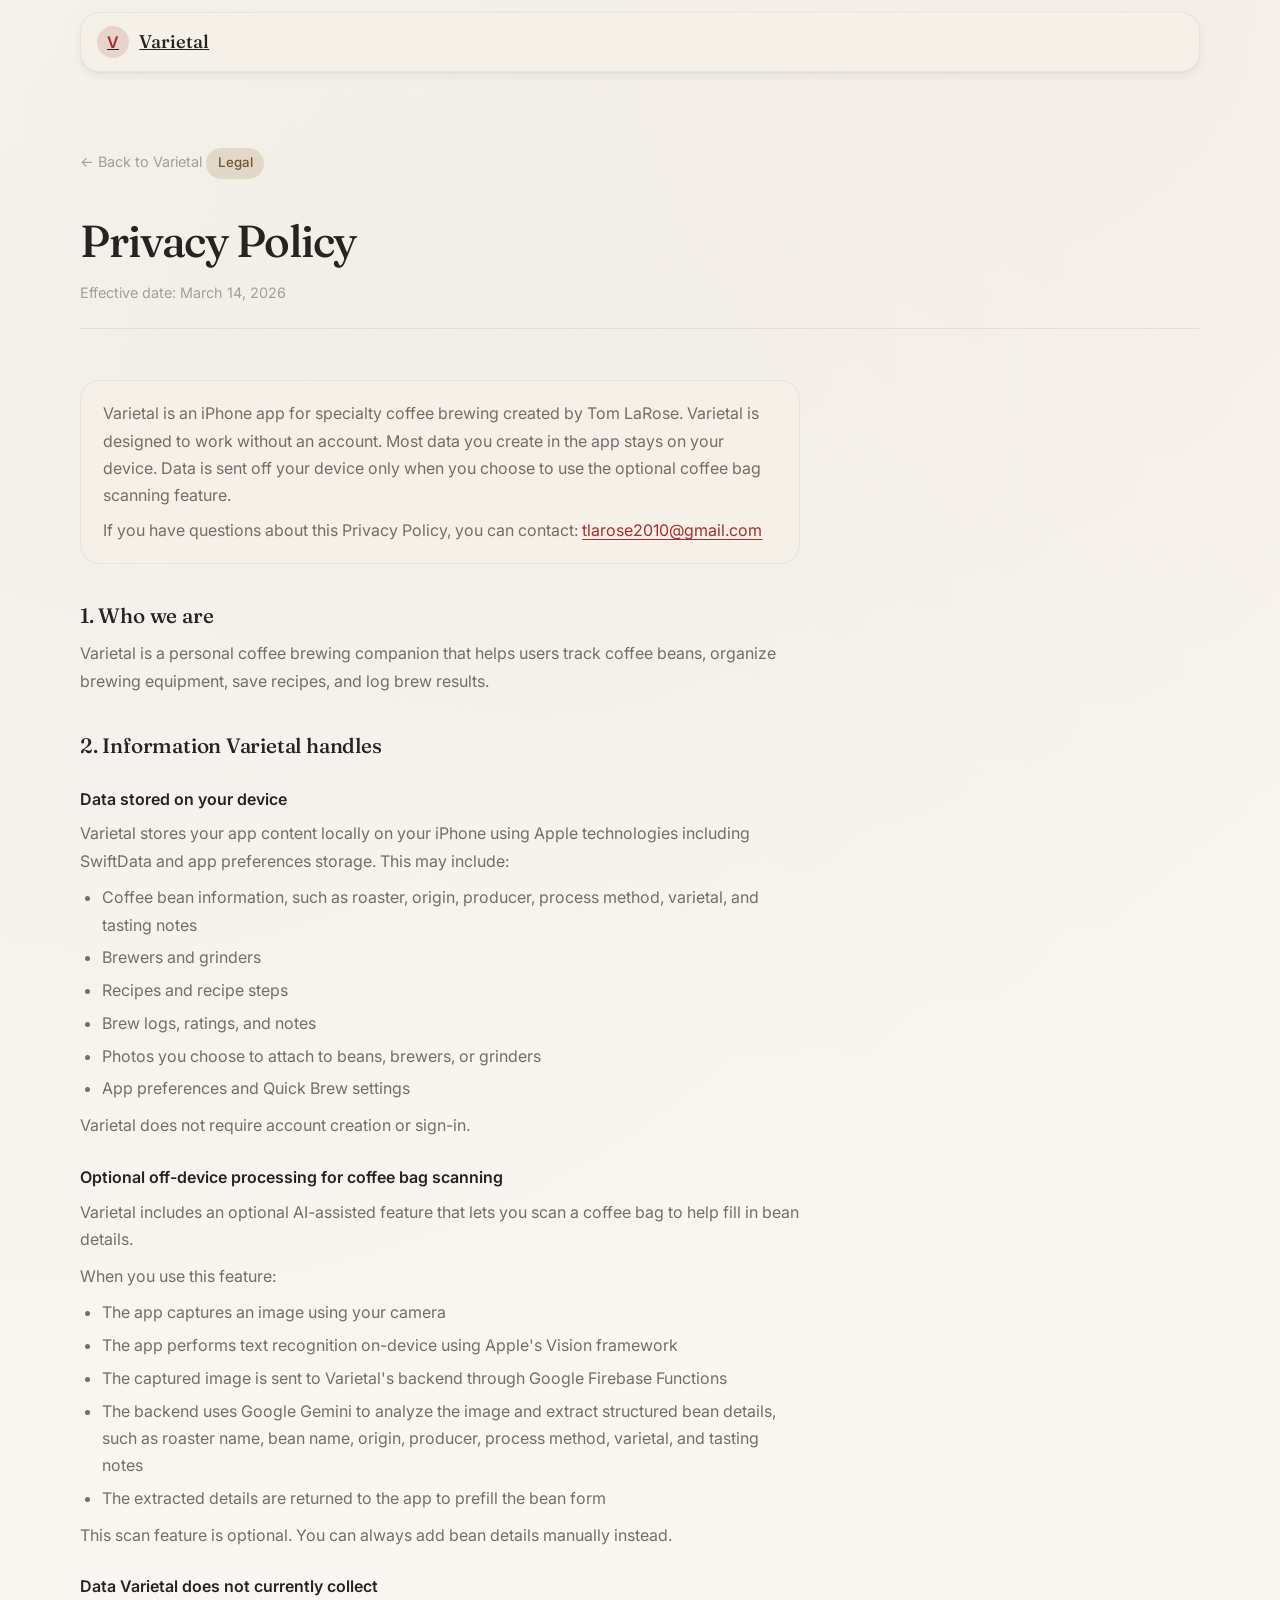
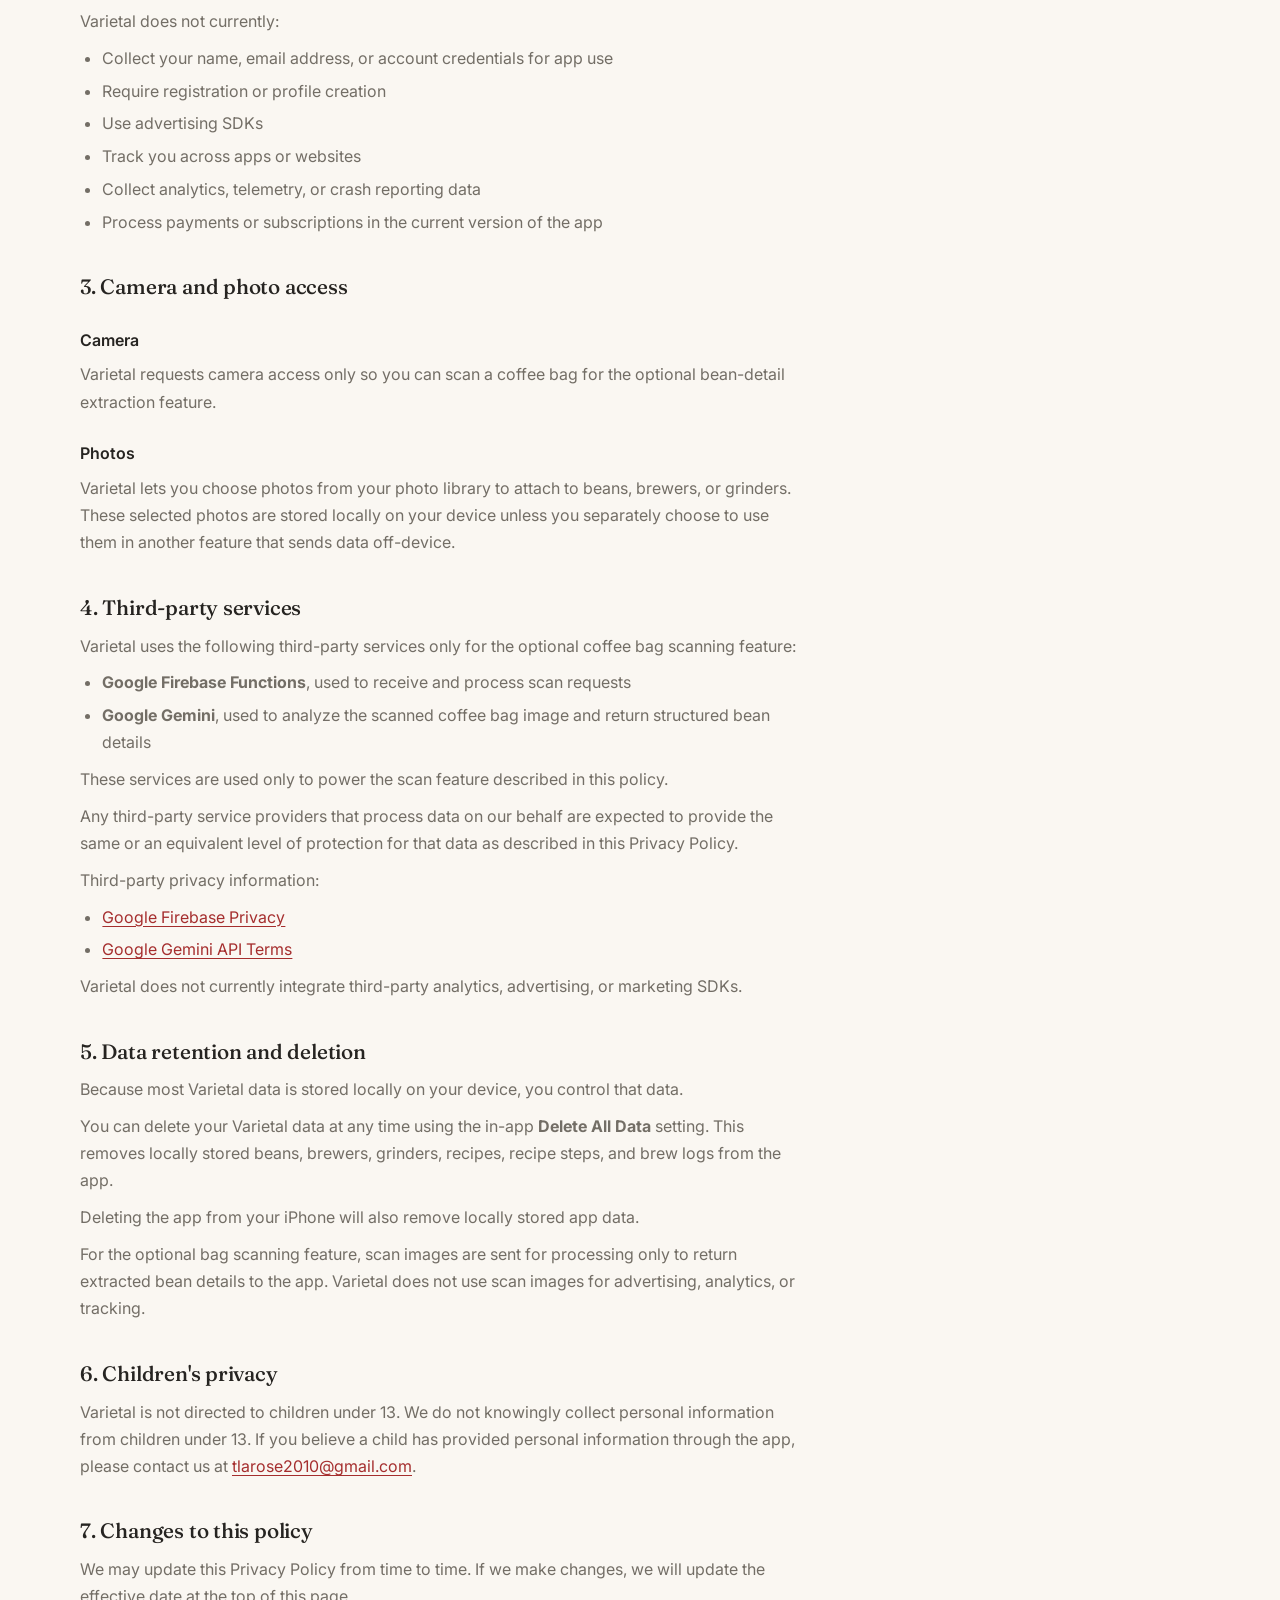
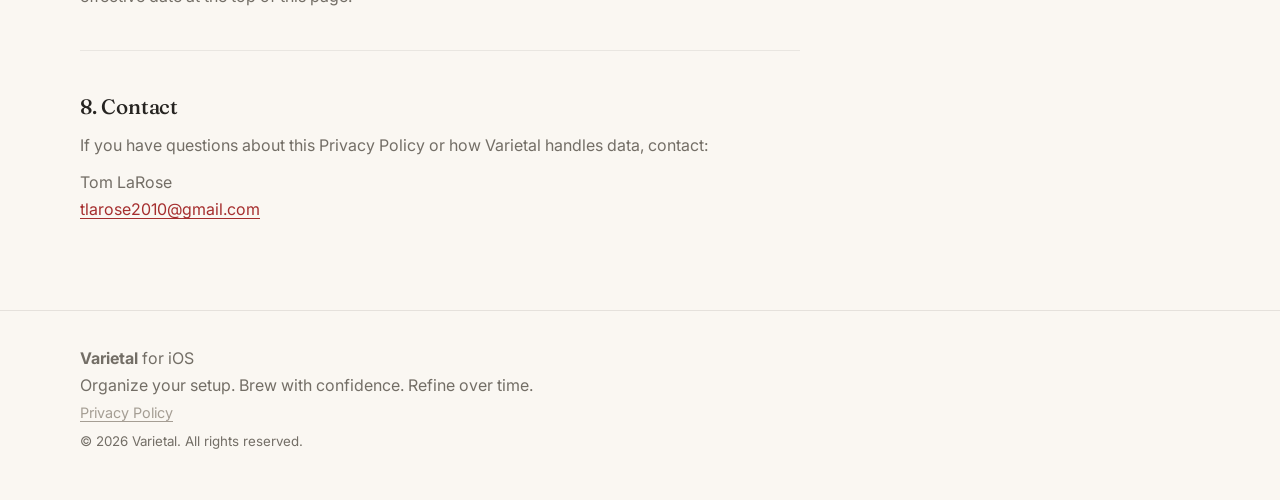
==== privacy-policy.html @ 6b4bf100 "Initial commit: Varietal marketing website Static landing page and privacy policy for the Varietal i" ====
<!doctype html>
<html lang="en">
  <head>
    <meta charset="UTF-8" />
    <meta name="viewport" content="width=device-width, initial-scale=1" />
    <title>Privacy Policy | Varietal</title>
    <meta name="description" content="Varietal privacy policy. Learn how your data is handled in the Varietal iOS app." />
    <meta name="theme-color" content="#FAF7F2" />
    <link rel="preconnect" href="https://fonts.googleapis.com" />
    <link rel="preconnect" href="https://fonts.gstatic.com" crossorigin />
    <link
      href="https://fonts.googleapis.com/css2?family=Fraunces:wght@500;600&family=IBM+Plex+Mono:wght@400;500&family=Inter:wght@400;500;600&display=swap"
      rel="stylesheet"
    />
    <link rel="stylesheet" href="styles.css" />
    <style>
      .policy-header {
        padding: clamp(2.5rem, 5vw, 4rem) 0 1.5rem;
        border-bottom: 1px solid rgba(38, 36, 33, 0.08);
        margin-bottom: clamp(2rem, 4vw, 3.5rem);
      }

      .policy-header .back-link {
        display: inline-flex;
        align-items: center;
        gap: 0.4rem;
        color: var(--textTertiary);
        text-decoration: none;
        font-size: 0.9rem;
        margin-bottom: 1.4rem;
        transition: color 150ms ease;
      }

      .policy-header .back-link:hover {
        color: var(--textSecondary);
      }

      .policy-header h1 {
        font-family: var(--font-heading);
        font-size: clamp(2rem, 4vw, 2.8rem);
        font-weight: 500;
        letter-spacing: -0.025em;
        margin: 0.75rem 0 0;
      }

      .policy-header .effective-date {
        color: var(--textTertiary);
        font-size: 0.9rem;
        margin: 0.5rem 0 0;
      }

      .policy-body {
        max-width: 720px;
        padding-bottom: clamp(3rem, 6vw, 5rem);
      }

      .policy-body h2 {
        font-family: var(--font-heading);
        font-size: 1.3rem;
        font-weight: 500;
        margin: 2.2rem 0 0.6rem;
        letter-spacing: -0.01em;
      }

      .policy-body p {
        color: var(--textSecondary);
        margin: 0.6rem 0;
        line-height: 1.7;
      }

      .policy-body ul {
        color: var(--textSecondary);
        margin: 0.6rem 0;
        padding-left: 1.4rem;
        line-height: 1.7;
      }

      .policy-body ul li {
        margin: 0.35rem 0;
      }

      .policy-body a {
        color: var(--primaryAction);
        text-underline-offset: 3px;
      }

      .policy-body a:hover {
        color: #8f2626;
      }

      .policy-body h3 {
        font-family: var(--font-body);
        font-size: 1rem;
        font-weight: 600;
        margin: 1.6rem 0 0.4rem;
        color: var(--textPrimary);
      }

      .policy-callout {
        background: var(--cardBackground);
        border: 1px solid rgba(38, 36, 33, 0.06);
        border-radius: var(--radius-card);
        padding: 1.2rem 1.4rem;
        margin: 1.4rem 0;
      }

      .policy-callout p {
        margin: 0;
      }

      .policy-divider {
        border: none;
        border-top: 1px solid rgba(38, 36, 33, 0.08);
        margin: 2.5rem 0;
      }
    </style>
  </head>
  <body>
    <a class="skip-link" href="#main-content">Skip to content</a>

    <header class="site-header" aria-label="Primary">
      <div class="container nav-shell card">
        <a class="brand" href="index.html" aria-label="Varietal home">
          <span class="brand-mark" aria-hidden="true">V</span>
          <span class="brand-name">Varietal</span>
        </a>
      </div>
    </header>

    <main id="main-content">
      <div class="container">
        <div class="policy-header">
          <a class="back-link" href="index.html">&#8592; Back to Varietal</a>
          <span class="pill pill-default">Legal</span>
          <h1>Privacy Policy</h1>
          <p class="effective-date">Effective date: March 14, 2026</p>
        </div>

        <div class="policy-body">

          <div class="policy-callout">
            <p>Varietal is an iPhone app for specialty coffee brewing created by Tom LaRose. Varietal is designed to work without an account. Most data you create in the app stays on your device. Data is sent off your device only when you choose to use the optional coffee bag scanning feature.</p>
            <p style="margin-top:0.5rem;">If you have questions about this Privacy Policy, you can contact: <a href="mailto:tlarose2010@gmail.com">tlarose2010@gmail.com</a></p>
          </div>

          <h2>1. Who we are</h2>
          <p>Varietal is a personal coffee brewing companion that helps users track coffee beans, organize brewing equipment, save recipes, and log brew results.</p>

          <h2>2. Information Varietal handles</h2>

          <h3>Data stored on your device</h3>
          <p>Varietal stores your app content locally on your iPhone using Apple technologies including SwiftData and app preferences storage. This may include:</p>
          <ul>
            <li>Coffee bean information, such as roaster, origin, producer, process method, varietal, and tasting notes</li>
            <li>Brewers and grinders</li>
            <li>Recipes and recipe steps</li>
            <li>Brew logs, ratings, and notes</li>
            <li>Photos you choose to attach to beans, brewers, or grinders</li>
            <li>App preferences and Quick Brew settings</li>
          </ul>
          <p>Varietal does not require account creation or sign-in.</p>

          <h3>Optional off-device processing for coffee bag scanning</h3>
          <p>Varietal includes an optional AI-assisted feature that lets you scan a coffee bag to help fill in bean details.</p>
          <p>When you use this feature:</p>
          <ul>
            <li>The app captures an image using your camera</li>
            <li>The app performs text recognition on-device using Apple's Vision framework</li>
            <li>The captured image is sent to Varietal's backend through Google Firebase Functions</li>
            <li>The backend uses Google Gemini to analyze the image and extract structured bean details, such as roaster name, bean name, origin, producer, process method, varietal, and tasting notes</li>
            <li>The extracted details are returned to the app to prefill the bean form</li>
          </ul>
          <p>This scan feature is optional. You can always add bean details manually instead.</p>

          <h3>Data Varietal does not currently collect</h3>
          <p>Varietal does not currently:</p>
          <ul>
            <li>Collect your name, email address, or account credentials for app use</li>
            <li>Require registration or profile creation</li>
            <li>Use advertising SDKs</li>
            <li>Track you across apps or websites</li>
            <li>Collect analytics, telemetry, or crash reporting data</li>
            <li>Process payments or subscriptions in the current version of the app</li>
          </ul>

          <h2>3. Camera and photo access</h2>

          <h3>Camera</h3>
          <p>Varietal requests camera access only so you can scan a coffee bag for the optional bean-detail extraction feature.</p>

          <h3>Photos</h3>
          <p>Varietal lets you choose photos from your photo library to attach to beans, brewers, or grinders. These selected photos are stored locally on your device unless you separately choose to use them in another feature that sends data off-device.</p>

          <h2>4. Third-party services</h2>
          <p>Varietal uses the following third-party services only for the optional coffee bag scanning feature:</p>
          <ul>
            <li><strong>Google Firebase Functions</strong>, used to receive and process scan requests</li>
            <li><strong>Google Gemini</strong>, used to analyze the scanned coffee bag image and return structured bean details</li>
          </ul>
          <p>These services are used only to power the scan feature described in this policy.</p>
          <p>Any third-party service providers that process data on our behalf are expected to provide the same or an equivalent level of protection for that data as described in this Privacy Policy.</p>
          <p>Third-party privacy information:</p>
          <ul>
            <li><a href="https://firebase.google.com/support/privacy" target="_blank" rel="noopener noreferrer">Google Firebase Privacy</a></li>
            <li><a href="https://ai.google.dev/gemini-api/terms" target="_blank" rel="noopener noreferrer">Google Gemini API Terms</a></li>
          </ul>
          <p>Varietal does not currently integrate third-party analytics, advertising, or marketing SDKs.</p>

          <h2>5. Data retention and deletion</h2>
          <p>Because most Varietal data is stored locally on your device, you control that data.</p>
          <p>You can delete your Varietal data at any time using the in-app <strong>Delete All Data</strong> setting. This removes locally stored beans, brewers, grinders, recipes, recipe steps, and brew logs from the app.</p>
          <p>Deleting the app from your iPhone will also remove locally stored app data.</p>
          <p>For the optional bag scanning feature, scan images are sent for processing only to return extracted bean details to the app. Varietal does not use scan images for advertising, analytics, or tracking.</p>

          <h2>6. Children's privacy</h2>
          <p>Varietal is not directed to children under 13. We do not knowingly collect personal information from children under 13. If you believe a child has provided personal information through the app, please contact us at <a href="mailto:tlarose2010@gmail.com">tlarose2010@gmail.com</a>.</p>

          <h2>7. Changes to this policy</h2>
          <p>We may update this Privacy Policy from time to time. If we make changes, we will update the effective date at the top of this page.</p>

          <hr class="policy-divider" />

          <h2>8. Contact</h2>
          <p>If you have questions about this Privacy Policy or how Varietal handles data, contact:</p>
          <p>Tom LaRose<br><a href="mailto:tlarose2010@gmail.com">tlarose2010@gmail.com</a></p>

        </div>
      </div>
    </main>

    <footer class="site-footer">
      <div class="container footer-shell">
        <p><strong>Varietal</strong> for iOS</p>
        <p>Organize your setup. Brew with confidence. Refine over time.</p>
        <p class="footer-links"><a href="privacy-policy.html">Privacy Policy</a></p>
        <small>© <span id="year"></span> Varietal. All rights reserved.</small>
      </div>
    </footer>

    <script>
      const year = document.getElementById("year");
      if (year) year.textContent = new Date().getFullYear();
    </script>
  </body>
</html>
---- styles.css ----
:root {
  --background: #faf7f2;
  --cardBackground: #f5f0e8;
  --groupedBackground: #f0ebe0;

  --textPrimary: #262421;
  --textSecondary: #736e66;
  --textTertiary: #a59e94;

  --primaryAction: #a52e2e;
  --secondaryAction: #47596b;

  --sage: #8c9e85;
  --clay: #b8856b;
  --sand: #d1c2a8;
  --coffee: #705238;

  --success: #618c61;
  --warning: #c79447;
  --error: #b84747;

  --radius-card: 20px;
  --radius-button: 12px;
  --radius-button-secondary: 10px;
  --shadow-card-1: 0 4px 8px rgba(38, 36, 33, 0.06);
  --shadow-card-2: 0 1px 2px rgba(38, 36, 33, 0.04);

  --font-heading: "Fraunces", ui-serif, Georgia, serif;
  --font-body: "Inter", ui-sans-serif, system-ui, sans-serif;
  --font-data: "IBM Plex Mono", ui-monospace, SFMono-Regular, monospace;

  --container: 1120px;
}

* {
  box-sizing: border-box;
}

html {
  scroll-behavior: smooth;
}

body {
  margin: 0;
  font-family: var(--font-body);
  color: var(--textPrimary);
  background: radial-gradient(circle at 10% 10%, rgba(140, 158, 133, 0.08), transparent 35%),
    radial-gradient(circle at 90% 0%, rgba(184, 133, 107, 0.08), transparent 30%), var(--background);
  line-height: 1.5;
}

img,
svg {
  display: block;
  max-width: 100%;
}

a {
  color: inherit;
}

.skip-link {
  position: absolute;
  left: 1rem;
  top: -100%;
  background: var(--textPrimary);
  color: var(--background);
  padding: 0.75rem 1rem;
  border-radius: 10px;
  z-index: 999;
}

.skip-link:focus-visible {
  top: 1rem;
}

.container {
  width: min(calc(100% - 2rem), var(--container));
  margin-inline: auto;
}

.section {
  padding: clamp(3.5rem, 7vw, 6.5rem) 0;
}

.secondary-surface {
  position: relative;
  background: var(--groupedBackground);
}

.secondary-surface section {
  position: relative;
  z-index: 1;
}

.section-grouped {
  background: linear-gradient(180deg, rgba(240, 235, 224, 0.75), rgba(240, 235, 224, 0.35));
}

.section-heading {
  max-width: 760px;
  margin-bottom: 2rem;
}

.section-heading h2 {
  margin: 0.75rem 0 0;
  font-family: var(--font-heading);
  font-size: clamp(1.85rem, 4.2vw, 2.7rem);
  font-weight: 500;
  letter-spacing: -0.02em;
}

.site-header {
  position: sticky;
  top: 0;
  z-index: 40;
  padding: 0.75rem 0;
  background: transparent;
}

.nav-shell {
  display: flex;
  align-items: center;
  justify-content: space-between;
  gap: 1rem;
  padding: 0.8rem 1rem;
  background: rgba(245, 240, 232, 0.92);
  backdrop-filter: blur(10px);
  -webkit-backdrop-filter: blur(10px);
}

.brand {
  display: inline-flex;
  align-items: center;
  gap: 0.65rem;
}

.brand-mark {
  width: 2rem;
  height: 2rem;
  display: grid;
  place-items: center;
  border-radius: 999px;
  background: rgba(165, 46, 46, 0.14);
  color: var(--primaryAction);
  font-weight: 600;
}

.brand-name {
  font-family: var(--font-heading);
  font-weight: 500;
  font-size: 1.15rem;
}

.main-nav {
  display: inline-flex;
  gap: 1.2rem;
}

.main-nav a {
  text-decoration: none;
  color: var(--textSecondary);
  font-weight: 500;
}

.main-nav a:hover,
.main-nav a:focus-visible {
  color: var(--textPrimary);
}

.hero {
  padding-top: 3rem;
}

.hero-grid {
  display: grid;
  grid-template-columns: 1.15fr 0.85fr;
  gap: clamp(1.5rem, 3vw, 2.5rem);
  align-items: center;
}

.hero-copy h1 {
  margin: 1rem 0;
  font-family: var(--font-heading);
  font-size: clamp(2.2rem, 5vw, 4rem);
  font-weight: 500;
  letter-spacing: -0.03em;
  line-height: 1.1;
}

.hero-copy p {
  margin: 0;
  color: var(--textSecondary);
  max-width: 60ch;
  font-size: 1.06rem;
}

.hero-actions {
  margin-top: 1.5rem;
  display: flex;
  flex-wrap: wrap;
  gap: 0.75rem;
}

.hero-metrics {
  margin-top: 1.6rem;
  display: grid;
  grid-template-columns: repeat(3, minmax(0, 1fr));
  gap: 0.75rem;
}

.metric {
  padding: 0.9rem;
}

.metric-label {
  margin: 0;
  color: var(--textTertiary);
  font-size: 0.8rem;
}

.metric-value {
  margin: 0.2rem 0 0;
  font-family: var(--font-data);
  font-size: 1.2rem;
}

.hero-visual {
  position: relative;
  min-height: 470px;
  padding: 1rem;
  overflow: hidden;
}

.lab-orbit {
  position: absolute;
  border-radius: 999px;
  border: 1px solid rgba(71, 89, 107, 0.2);
}

.orbit-one {
  width: 260px;
  height: 260px;
  top: 8%;
  left: -14%;
  animation: pulse 7s ease-in-out infinite;
}

.orbit-two {
  width: 180px;
  height: 180px;
  right: -8%;
  bottom: 15%;
  animation: pulse 8s ease-in-out infinite reverse;
}

.phone-frame {
  position: relative;
  margin: 1.2rem auto 0;
  width: min(320px, 100%);
  min-height: 430px;
  border-radius: 32px;
  background: linear-gradient(180deg, rgba(250, 247, 242, 0.95), rgba(245, 240, 232, 0.95));
  border: 1px solid rgba(38, 36, 33, 0.08);
  padding: 1rem 1rem 1.3rem;
  box-shadow: inset 0 1px 0 rgba(250, 247, 242, 0.7), 0 20px 40px rgba(38, 36, 33, 0.1);
}

.phone-notch {
  width: 35%;
  height: 16px;
  border-radius: 99px;
  margin: 0 auto 1rem;
  background: rgba(38, 36, 33, 0.14);
}

.artwork {
  width: 100%;
  height: auto;
  user-select: none;
  pointer-events: none;
}

.artwork-hero {
  width: min(230px, 88%);
  margin: 0.35rem auto 0.85rem;
  opacity: 0.46;
  filter: drop-shadow(0 4px 10px rgba(38, 36, 33, 0.08));
}

.screen-row {
  display: flex;
  gap: 0.5rem;
  margin-bottom: 1rem;
}

.phone-frame h2 {
  font-family: var(--font-heading);
  font-weight: 500;
  margin: 0;
  font-size: 1.3rem;
}

.phone-frame p {
  margin: 0.7rem 0 1rem;
  color: var(--textSecondary);
}

.mini-card {
  border-radius: 14px;
  padding: 0.9rem;
  background: rgba(140, 158, 133, 0.11);
  border: 1px solid rgba(140, 158, 133, 0.28);
}

.mini-card p {
  margin: 0;
  color: var(--textSecondary);
  font-size: 0.87rem;
}

.mini-card strong {
  display: block;
  margin-top: 0.45rem;
  font-family: var(--font-data);
  color: var(--success);
}

.card-grid {
  display: grid;
  gap: 1rem;
  grid-template-columns: repeat(3, minmax(0, 1fr));
}

.feature-art-row {
  display: flex;
  align-items: end;
  justify-content: space-between;
  gap: 1rem;
  margin: 0 0 1rem;
  opacity: 0.55;
}

.artwork-beans {
  width: clamp(78px, 10vw, 120px);
}

.artwork-mug {
  width: clamp(96px, 12vw, 140px);
}

.feature-card,
.step,
.faq-item {
  padding: 1.2rem;
}

.feature-card,
.step {
  transition: transform 150ms ease, box-shadow 150ms ease;
}

.feature-card:hover,
.feature-card:focus-within,
.step:hover,
.step:focus-within {
  transform: translateY(-2px);
}

.feature-card h3,
.step h3,
.cta-panel h2,
.faq-item summary {
  margin: 0.75rem 0 0;
  font-family: var(--font-heading);
  font-weight: 500;
  font-size: 1.35rem;
}

.feature-card p,
.step p,
.faq-item p,
.cta-panel p {
  color: var(--textSecondary);
  margin: 0.65rem 0 0;
}

.quote-meta {
  color: var(--textTertiary);
  font-size: 0.92rem;
}

.steps {
  list-style: none;
  margin: 0;
  padding: 0;
  display: grid;
  gap: 1rem;
  grid-template-columns: repeat(3, minmax(0, 1fr));
}

.faq-list {
  display: grid;
  gap: 1rem;
}

.floating-motif {
  position: fixed;
  right: -86px;
  bottom: -18px;
  width: clamp(360px, 34vw, 620px);
  opacity: 0;
  transform: translateY(16px);
  transition: opacity 260ms ease, transform 260ms ease;
  pointer-events: none;
  z-index: 0;
}

body.show-floating-motif .floating-motif {
  opacity: 0.13;
  transform: translateY(0);
}

.section-motif-man {
  width: 100%;
  filter: grayscale(0.15);
}

.faq-item {
  transition: transform 150ms ease, box-shadow 150ms ease;
}

.faq-item summary {
  list-style: none;
  cursor: pointer;
}

.faq-item summary::-webkit-details-marker {
  display: none;
}

.faq-item:hover,
.faq-item:focus-within {
  transform: translateY(-2px);
}

.cta-panel {
  text-align: center;
  padding: clamp(1.6rem, 4vw, 2.8rem);
}

.cta-panel h2 {
  margin-top: 1rem;
  font-size: clamp(1.8rem, 3.8vw, 2.4rem);
}

.cta-form {
  margin-top: 1.2rem;
  display: flex;
  gap: 0.65rem;
  justify-content: center;
  flex-wrap: wrap;
}

.cta-form input {
  min-width: min(420px, 100%);
  background: var(--background);
  border: 1.5px solid rgba(71, 89, 107, 0.25);
  color: var(--textPrimary);
  border-radius: 12px;
  font: inherit;
  padding: 0.85rem 0.95rem;
}

.cta-form input:focus-visible,
.button:focus-visible,
.main-nav a:focus-visible,
.faq-item summary:focus-visible {
  outline: 3px solid rgba(165, 46, 46, 0.35);
  outline-offset: 2px;
}

.site-footer {
  padding: 2rem 0 3rem;
  border-top: 1px solid rgba(38, 36, 33, 0.1);
}

.footer-shell {
  color: var(--textSecondary);
}

.footer-shell p,
.footer-shell small {
  margin: 0.2rem 0;
}

.footer-links a {
  color: var(--textTertiary);
  text-decoration: underline;
  text-underline-offset: 3px;
  font-size: 0.9rem;
}

.footer-links a:hover {
  color: var(--textSecondary);
}

.card {
  border-radius: var(--radius-card);
  background: var(--cardBackground);
  box-shadow: var(--shadow-card-1), var(--shadow-card-2);
  border: 1px solid rgba(38, 36, 33, 0.06);
}

.button {
  border: 0;
  cursor: pointer;
  font-family: var(--font-body);
  font-weight: 600;
  text-decoration: none;
  display: inline-flex;
  align-items: center;
  justify-content: center;
  transition: transform 150ms ease-in-out, background-color 150ms ease-in-out, color 150ms ease-in-out,
    border-color 150ms ease-in-out;
}

.button-primary {
  background: var(--primaryAction);
  color: var(--background);
  border-radius: var(--radius-button);
  padding: 14px 24px;
}

.button-primary:hover {
  background: #8f2626;
}

.button-primary:active {
  transform: scale(0.97);
}

.button-secondary {
  color: var(--secondaryAction);
  border: 1.5px solid rgba(71, 89, 107, 0.3);
  border-radius: var(--radius-button-secondary);
  padding: 12px 20px;
  background: transparent;
}

.button-secondary:hover {
  background: rgba(71, 89, 107, 0.08);
}

.pill {
  display: inline-flex;
  border-radius: 999px;
  font-size: 0.83rem;
  padding: 0.35rem 0.72rem;
  font-weight: 500;
}

.pill-default {
  background: rgba(209, 194, 168, 0.5);
  color: var(--coffee);
}

.pill-sage {
  background: rgba(140, 158, 133, 0.2);
  color: var(--sage);
}

.pill-clay {
  background: rgba(184, 133, 107, 0.2);
  color: var(--clay);
}

.pill-cherry {
  background: rgba(165, 46, 46, 0.12);
  color: var(--primaryAction);
}

.pill-slate {
  background: rgba(71, 89, 107, 0.12);
  color: var(--secondaryAction);
}

.animate-on-load {
  opacity: 0;
  transform: translateY(14px);
  transition: opacity 600ms ease, transform 600ms ease;
}

.animate-on-load.in-view {
  opacity: 1;
  transform: translateY(0);
}

.stagger-item {
  opacity: 0;
  transform: translateY(10px);
  transition: opacity 450ms ease, transform 450ms ease;
}

.stagger-item.in-view {
  opacity: 1;
  transform: translateY(0);
}

.sr-only {
  border: 0;
  clip: rect(0 0 0 0);
  height: 1px;
  margin: -1px;
  overflow: hidden;
  padding: 0;
  position: absolute;
  width: 1px;
}

@keyframes pulse {
  0%,
  100% {
    transform: scale(1);
    opacity: 0.7;
  }
  50% {
    transform: scale(1.05);
    opacity: 1;
  }
}

@media (max-width: 1024px) {
  .hero-grid {
    grid-template-columns: 1fr;
  }

  .main-nav {
    width: 100%;
    justify-content: space-between;
    order: 3;
    font-size: 0.95rem;
  }

  .hero-metrics,
  .card-grid,
  .steps {
    grid-template-columns: repeat(2, minmax(0, 1fr));
  }

  .floating-motif {
    right: -92px;
    bottom: -20px;
    width: clamp(300px, 46vw, 520px);
  }
}

@media (max-width: 680px) {
  .nav-shell {
    flex-wrap: wrap;
  }

  .hero-metrics,
  .card-grid,
  .steps {
    grid-template-columns: 1fr;
  }

  .hero {
    padding-top: 1.5rem;
  }

  .hero-copy h1 {
    font-size: clamp(2rem, 9vw, 2.8rem);
  }

  .cta-form input {
    min-width: 100%;
  }

  .button-primary,
  .button-secondary {
    width: 100%;
  }

  .feature-art-row {
    margin-top: 0.35rem;
    margin-bottom: 1.1rem;
  }

  .floating-motif {
    right: -72px;
    bottom: -28px;
    width: 290px;
  }

  body.show-floating-motif .floating-motif {
    opacity: 0.1;
  }
}

@media (prefers-reduced-motion: reduce) {
  *,
  *::before,
  *::after {
    animation-duration: 0.01ms !important;
    animation-iteration-count: 1 !important;
    transition-duration: 0.01ms !important;
    scroll-behavior: auto !important;
  }

  .animate-on-load,
  .stagger-item {
    opacity: 1;
    transform: none;
  }
}
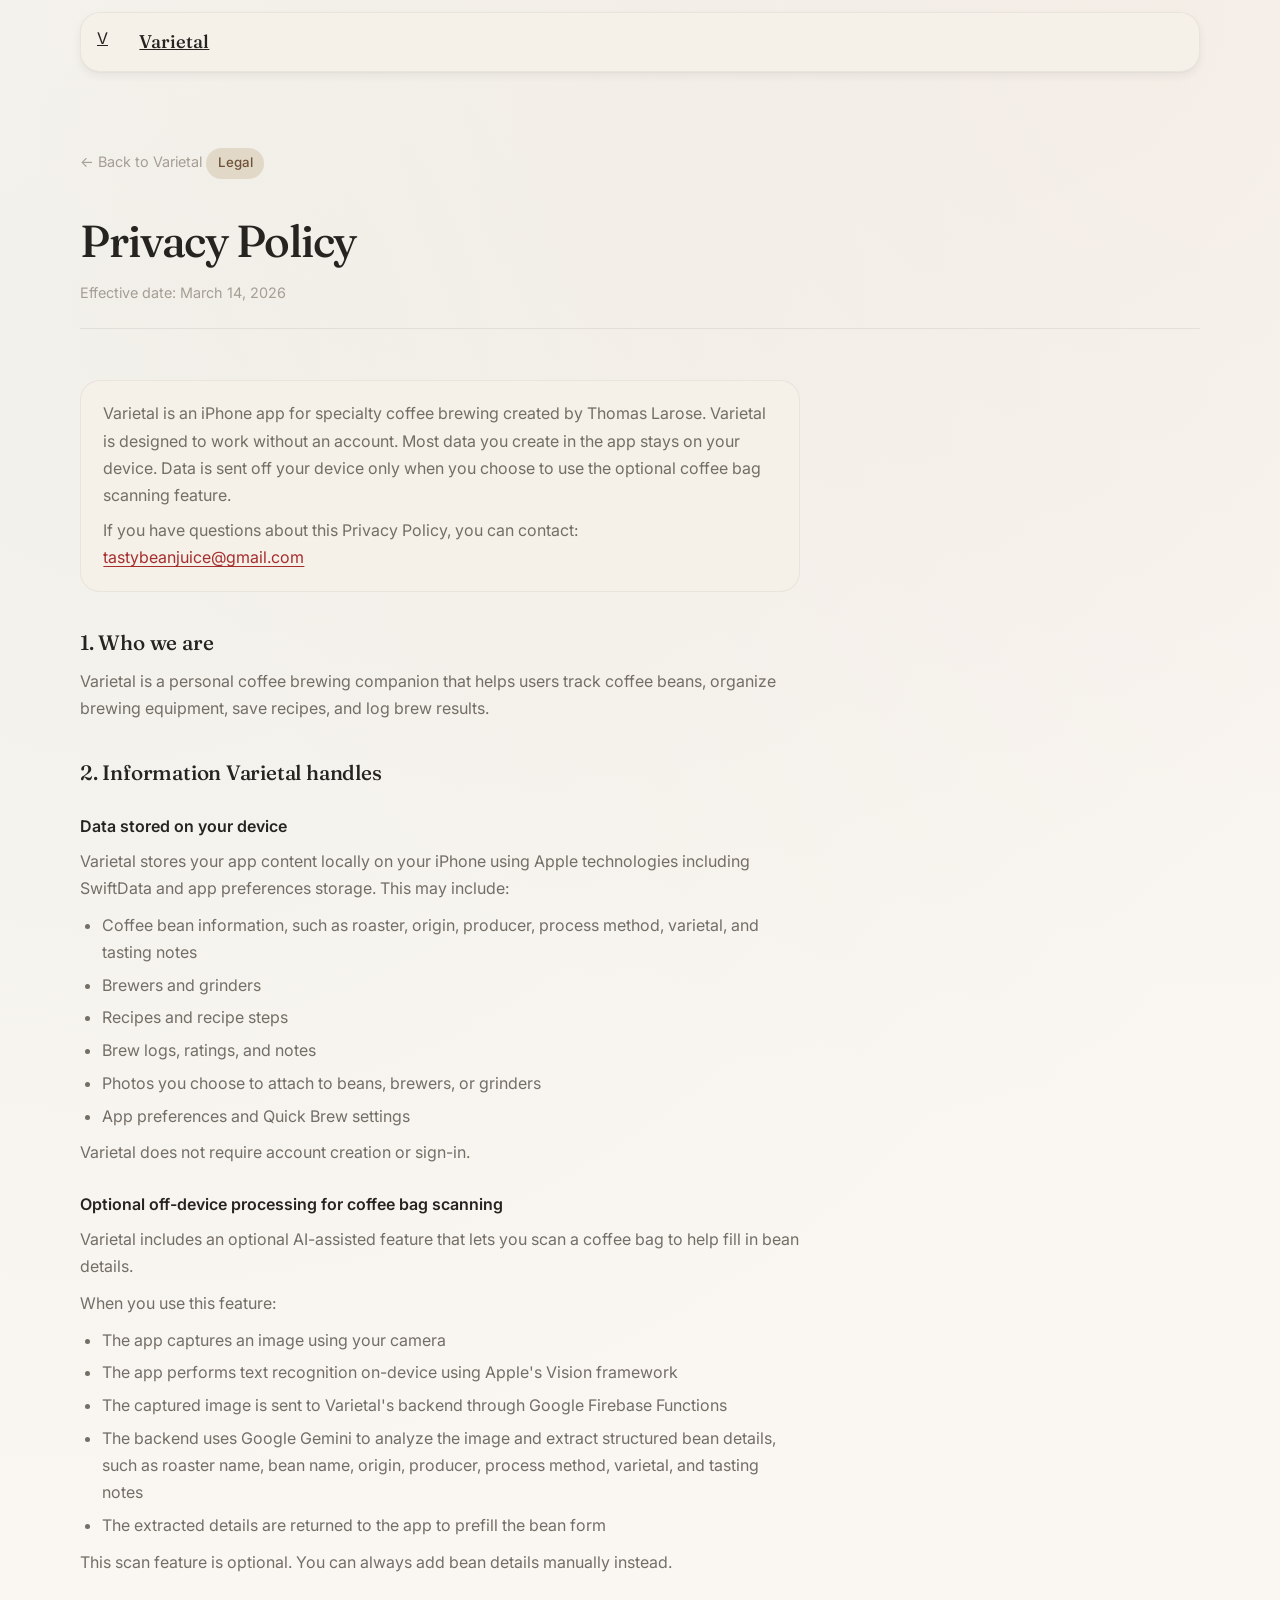
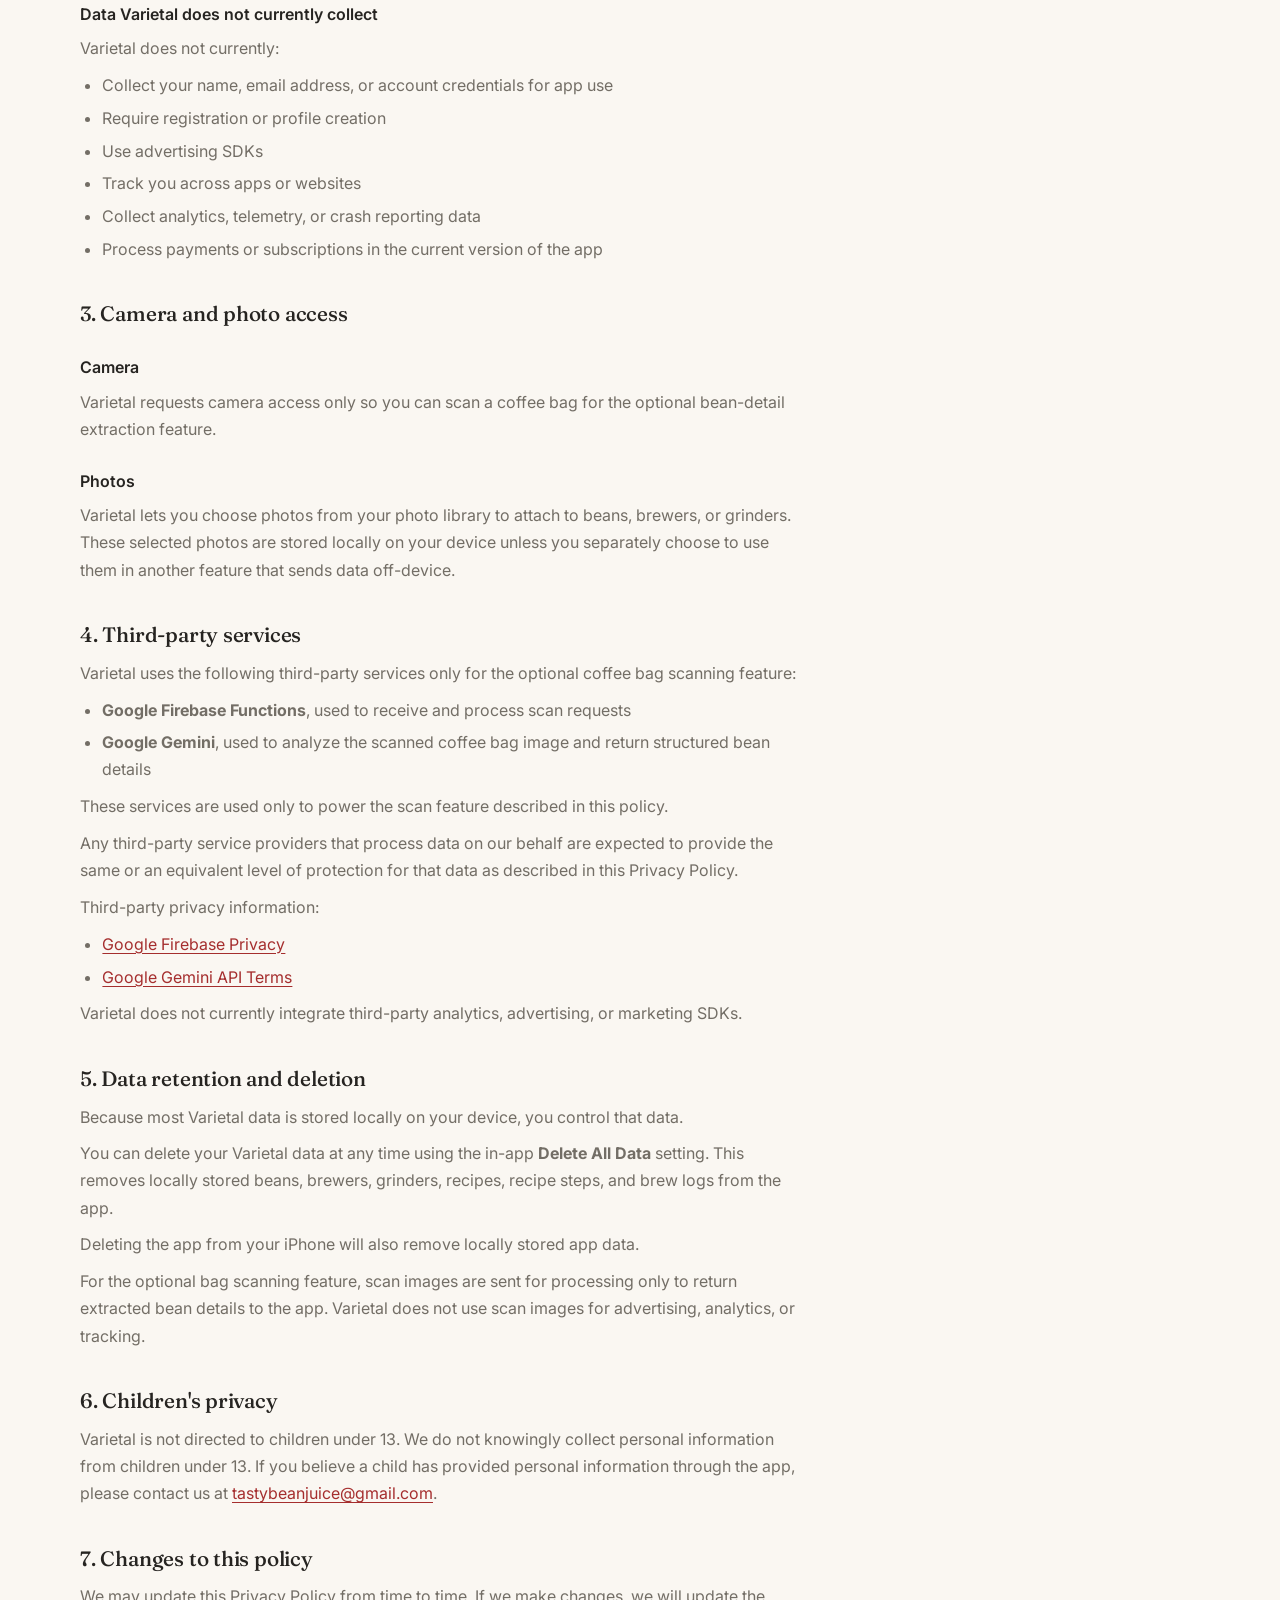
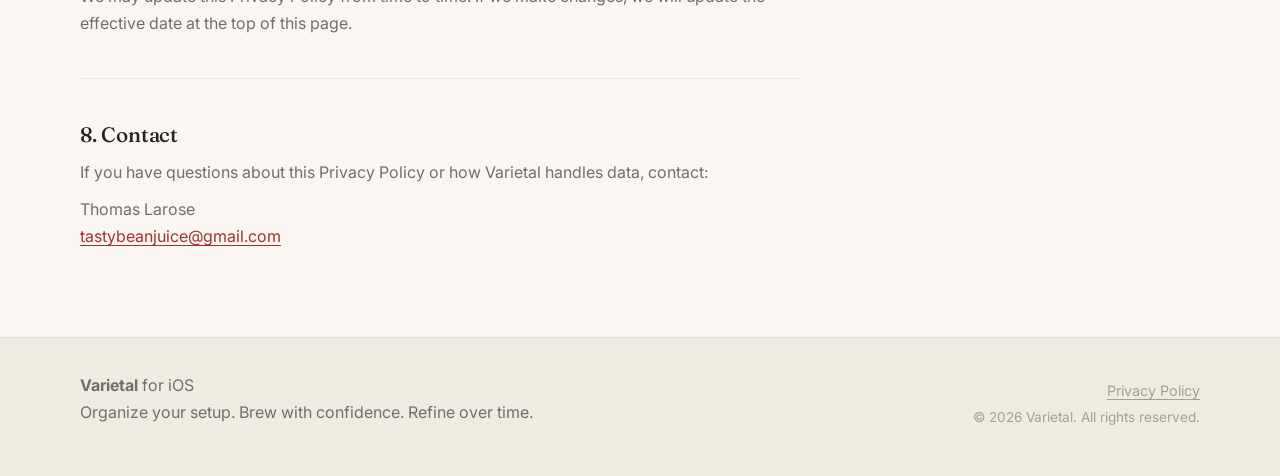
==== commit 9fac3fb1: "Update name and email in privacy policy, sync footer layout - Thomas Larose replacing Tom LaRose - t" ====
--- a/privacy-policy.html
+++ b/privacy-policy.html
@@ -139,8 +139,8 @@
         <div class="policy-body">
 
           <div class="policy-callout">
-            <p>Varietal is an iPhone app for specialty coffee brewing created by Tom LaRose. Varietal is designed to work without an account. Most data you create in the app stays on your device. Data is sent off your device only when you choose to use the optional coffee bag scanning feature.</p>
-            <p style="margin-top:0.5rem;">If you have questions about this Privacy Policy, you can contact: <a href="mailto:tlarose2010@gmail.com">tlarose2010@gmail.com</a></p>
+            <p>Varietal is an iPhone app for specialty coffee brewing created by Thomas Larose. Varietal is designed to work without an account. Most data you create in the app stays on your device. Data is sent off your device only when you choose to use the optional coffee bag scanning feature.</p>
+            <p style="margin-top:0.5rem;">If you have questions about this Privacy Policy, you can contact: <a href="mailto:tastybeanjuice@gmail.com">tastybeanjuice@gmail.com</a></p>
           </div>
 
           <h2>1. Who we are</h2>
@@ -213,7 +213,7 @@
           <p>For the optional bag scanning feature, scan images are sent for processing only to return extracted bean details to the app. Varietal does not use scan images for advertising, analytics, or tracking.</p>
 
           <h2>6. Children's privacy</h2>
-          <p>Varietal is not directed to children under 13. We do not knowingly collect personal information from children under 13. If you believe a child has provided personal information through the app, please contact us at <a href="mailto:tlarose2010@gmail.com">tlarose2010@gmail.com</a>.</p>
+          <p>Varietal is not directed to children under 13. We do not knowingly collect personal information from children under 13. If you believe a child has provided personal information through the app, please contact us at <a href="mailto:tastybeanjuice@gmail.com">tastybeanjuice@gmail.com</a>.</p>
 
           <h2>7. Changes to this policy</h2>
           <p>We may update this Privacy Policy from time to time. If we make changes, we will update the effective date at the top of this page.</p>
@@ -222,7 +222,7 @@
 
           <h2>8. Contact</h2>
           <p>If you have questions about this Privacy Policy or how Varietal handles data, contact:</p>
-          <p>Tom LaRose<br><a href="mailto:tlarose2010@gmail.com">tlarose2010@gmail.com</a></p>
+          <p>Thomas Larose<br><a href="mailto:tastybeanjuice@gmail.com">tastybeanjuice@gmail.com</a></p>
 
         </div>
       </div>
@@ -230,10 +230,14 @@
 
     <footer class="site-footer">
       <div class="container footer-shell">
-        <p><strong>Varietal</strong> for iOS</p>
-        <p>Organize your setup. Brew with confidence. Refine over time.</p>
-        <p class="footer-links"><a href="privacy-policy.html">Privacy Policy</a></p>
-        <small>© <span id="year"></span> Varietal. All rights reserved.</small>
+        <div class="footer-brand">
+          <p><strong>Varietal</strong> for iOS</p>
+          <p>Organize your setup. Brew with confidence. Refine over time.</p>
+        </div>
+        <div class="footer-meta">
+          <a class="footer-link" href="privacy-policy.html">Privacy Policy</a>
+          <small>© <span id="year"></span> Varietal. All rights reserved.</small>
+        </div>
       </div>
     </footer>
 
--- a/styles.css
+++ b/styles.css
@@ -94,12 +94,13 @@
 }
 
 .section-grouped {
-  background: linear-gradient(180deg, rgba(240, 235, 224, 0.75), rgba(240, 235, 224, 0.35));
+  border-top: 1px solid rgba(38, 36, 33, 0.07);
+  border-bottom: 1px solid rgba(38, 36, 33, 0.07);
 }
 
 .section-heading {
   max-width: 760px;
-  margin-bottom: 2rem;
+  margin-bottom: 2.75rem;
 }
 
 .section-heading h2 {
@@ -138,12 +139,9 @@
 .brand-mark {
   width: 2rem;
   height: 2rem;
-  display: grid;
-  place-items: center;
   border-radius: 999px;
-  background: rgba(165, 46, 46, 0.14);
-  color: var(--primaryAction);
-  font-weight: 600;
+  object-fit: cover;
+  flex-shrink: 0;
 }
 
 .brand-name {
@@ -174,7 +172,7 @@
 
 .hero-grid {
   display: grid;
-  grid-template-columns: 1.15fr 0.85fr;
+  grid-template-columns: 1fr 1fr;
   gap: clamp(1.5rem, 3vw, 2.5rem);
   align-items: center;
 }
@@ -227,103 +225,22 @@
 
 .hero-visual {
   position: relative;
-  min-height: 470px;
+  display: flex;
+  align-items: center;
+  justify-content: center;
   padding: 1rem;
-  overflow: hidden;
-}
-
-.lab-orbit {
-  position: absolute;
-  border-radius: 999px;
-  border: 1px solid rgba(71, 89, 107, 0.2);
-}
-
-.orbit-one {
-  width: 260px;
-  height: 260px;
-  top: 8%;
-  left: -14%;
-  animation: pulse 7s ease-in-out infinite;
-}
-
-.orbit-two {
-  width: 180px;
-  height: 180px;
-  right: -8%;
-  bottom: 15%;
-  animation: pulse 8s ease-in-out infinite reverse;
-}
-
-.phone-frame {
-  position: relative;
-  margin: 1.2rem auto 0;
-  width: min(320px, 100%);
-  min-height: 430px;
-  border-radius: 32px;
-  background: linear-gradient(180deg, rgba(250, 247, 242, 0.95), rgba(245, 240, 232, 0.95));
-  border: 1px solid rgba(38, 36, 33, 0.08);
-  padding: 1rem 1rem 1.3rem;
-  box-shadow: inset 0 1px 0 rgba(250, 247, 242, 0.7), 0 20px 40px rgba(38, 36, 33, 0.1);
-}
-
-.phone-notch {
-  width: 35%;
-  height: 16px;
-  border-radius: 99px;
-  margin: 0 auto 1rem;
-  background: rgba(38, 36, 33, 0.14);
-}
-
-.artwork {
-  width: 100%;
+}
+
+
+.app-screenshot {
+  display: block;
+  width: min(340px, 100%);
   height: auto;
+  margin: 0 auto;
+  border-radius: 44px;
+  box-shadow: 0 32px 80px rgba(38, 36, 33, 0.2), 0 4px 16px rgba(38, 36, 33, 0.08);
   user-select: none;
   pointer-events: none;
-}
-
-.artwork-hero {
-  width: min(230px, 88%);
-  margin: 0.35rem auto 0.85rem;
-  opacity: 0.46;
-  filter: drop-shadow(0 4px 10px rgba(38, 36, 33, 0.08));
-}
-
-.screen-row {
-  display: flex;
-  gap: 0.5rem;
-  margin-bottom: 1rem;
-}
-
-.phone-frame h2 {
-  font-family: var(--font-heading);
-  font-weight: 500;
-  margin: 0;
-  font-size: 1.3rem;
-}
-
-.phone-frame p {
-  margin: 0.7rem 0 1rem;
-  color: var(--textSecondary);
-}
-
-.mini-card {
-  border-radius: 14px;
-  padding: 0.9rem;
-  background: rgba(140, 158, 133, 0.11);
-  border: 1px solid rgba(140, 158, 133, 0.28);
-}
-
-.mini-card p {
-  margin: 0;
-  color: var(--textSecondary);
-  font-size: 0.87rem;
-}
-
-.mini-card strong {
-  display: block;
-  margin-top: 0.45rem;
-  font-family: var(--font-data);
-  color: var(--success);
 }
 
 .card-grid {
@@ -332,22 +249,6 @@
   grid-template-columns: repeat(3, minmax(0, 1fr));
 }
 
-.feature-art-row {
-  display: flex;
-  align-items: end;
-  justify-content: space-between;
-  gap: 1rem;
-  margin: 0 0 1rem;
-  opacity: 0.55;
-}
-
-.artwork-beans {
-  width: clamp(78px, 10vw, 120px);
-}
-
-.artwork-mug {
-  width: clamp(96px, 12vw, 140px);
-}
 
 .feature-card,
 .step,
@@ -365,6 +266,7 @@
 .step:hover,
 .step:focus-within {
   transform: translateY(-2px);
+  box-shadow: 0 8px 24px rgba(38, 36, 33, 0.1), 0 2px 6px rgba(38, 36, 33, 0.06);
 }
 
 .feature-card h3,
@@ -404,27 +306,6 @@
   gap: 1rem;
 }
 
-.floating-motif {
-  position: fixed;
-  right: -86px;
-  bottom: -18px;
-  width: clamp(360px, 34vw, 620px);
-  opacity: 0;
-  transform: translateY(16px);
-  transition: opacity 260ms ease, transform 260ms ease;
-  pointer-events: none;
-  z-index: 0;
-}
-
-body.show-floating-motif .floating-motif {
-  opacity: 0.13;
-  transform: translateY(0);
-}
-
-.section-motif-man {
-  width: 100%;
-  filter: grayscale(0.15);
-}
 
 .faq-item {
   transition: transform 150ms ease, box-shadow 150ms ease;
@@ -433,10 +314,29 @@
 .faq-item summary {
   list-style: none;
   cursor: pointer;
+  display: flex;
+  justify-content: space-between;
+  align-items: center;
+  gap: 1rem;
 }
 
 .faq-item summary::-webkit-details-marker {
   display: none;
+}
+
+.faq-item summary::after {
+  content: '+';
+  font-size: 1.3rem;
+  font-weight: 400;
+  color: var(--textTertiary);
+  flex-shrink: 0;
+  transition: transform 200ms ease, color 200ms ease;
+  font-family: var(--font-body);
+}
+
+.faq-item[open] > summary::after {
+  content: '×';
+  color: var(--textSecondary);
 }
 
 .faq-item:hover,
@@ -482,26 +382,43 @@
 
 .site-footer {
   padding: 2rem 0 3rem;
-  border-top: 1px solid rgba(38, 36, 33, 0.1);
+  background: var(--groupedBackground);
+  border-top: 1px solid rgba(38, 36, 33, 0.08);
 }
 
 .footer-shell {
+  display: flex;
+  justify-content: space-between;
+  align-items: flex-end;
+  gap: 1.5rem;
   color: var(--textSecondary);
 }
 
-.footer-shell p,
-.footer-shell small {
+.footer-brand p {
   margin: 0.2rem 0;
 }
 
-.footer-links a {
+.footer-meta {
+  display: flex;
+  flex-direction: column;
+  align-items: flex-end;
+  gap: 0.35rem;
+  text-align: right;
+}
+
+.footer-meta small {
+  color: var(--textTertiary);
+  font-size: 0.85rem;
+}
+
+.footer-link {
   color: var(--textTertiary);
   text-decoration: underline;
   text-underline-offset: 3px;
   font-size: 0.9rem;
 }
 
-.footer-links a:hover {
+.footer-link:hover {
   color: var(--textSecondary);
 }
 
@@ -618,17 +535,6 @@
   width: 1px;
 }
 
-@keyframes pulse {
-  0%,
-  100% {
-    transform: scale(1);
-    opacity: 0.7;
-  }
-  50% {
-    transform: scale(1.05);
-    opacity: 1;
-  }
-}
 
 @media (max-width: 1024px) {
   .hero-grid {
@@ -648,11 +554,6 @@
     grid-template-columns: repeat(2, minmax(0, 1fr));
   }
 
-  .floating-motif {
-    right: -92px;
-    bottom: -20px;
-    width: clamp(300px, 46vw, 520px);
-  }
 }
 
 @media (max-width: 680px) {
@@ -666,6 +567,17 @@
     grid-template-columns: 1fr;
   }
 
+  .footer-shell {
+    flex-direction: column;
+    align-items: flex-start;
+    gap: 1.25rem;
+  }
+
+  .footer-meta {
+    align-items: flex-start;
+    text-align: left;
+  }
+
   .hero {
     padding-top: 1.5rem;
   }
@@ -683,20 +595,6 @@
     width: 100%;
   }
 
-  .feature-art-row {
-    margin-top: 0.35rem;
-    margin-bottom: 1.1rem;
-  }
-
-  .floating-motif {
-    right: -72px;
-    bottom: -28px;
-    width: 290px;
-  }
-
-  body.show-floating-motif .floating-motif {
-    opacity: 0.1;
-  }
 }
 
 @media (prefers-reduced-motion: reduce) {
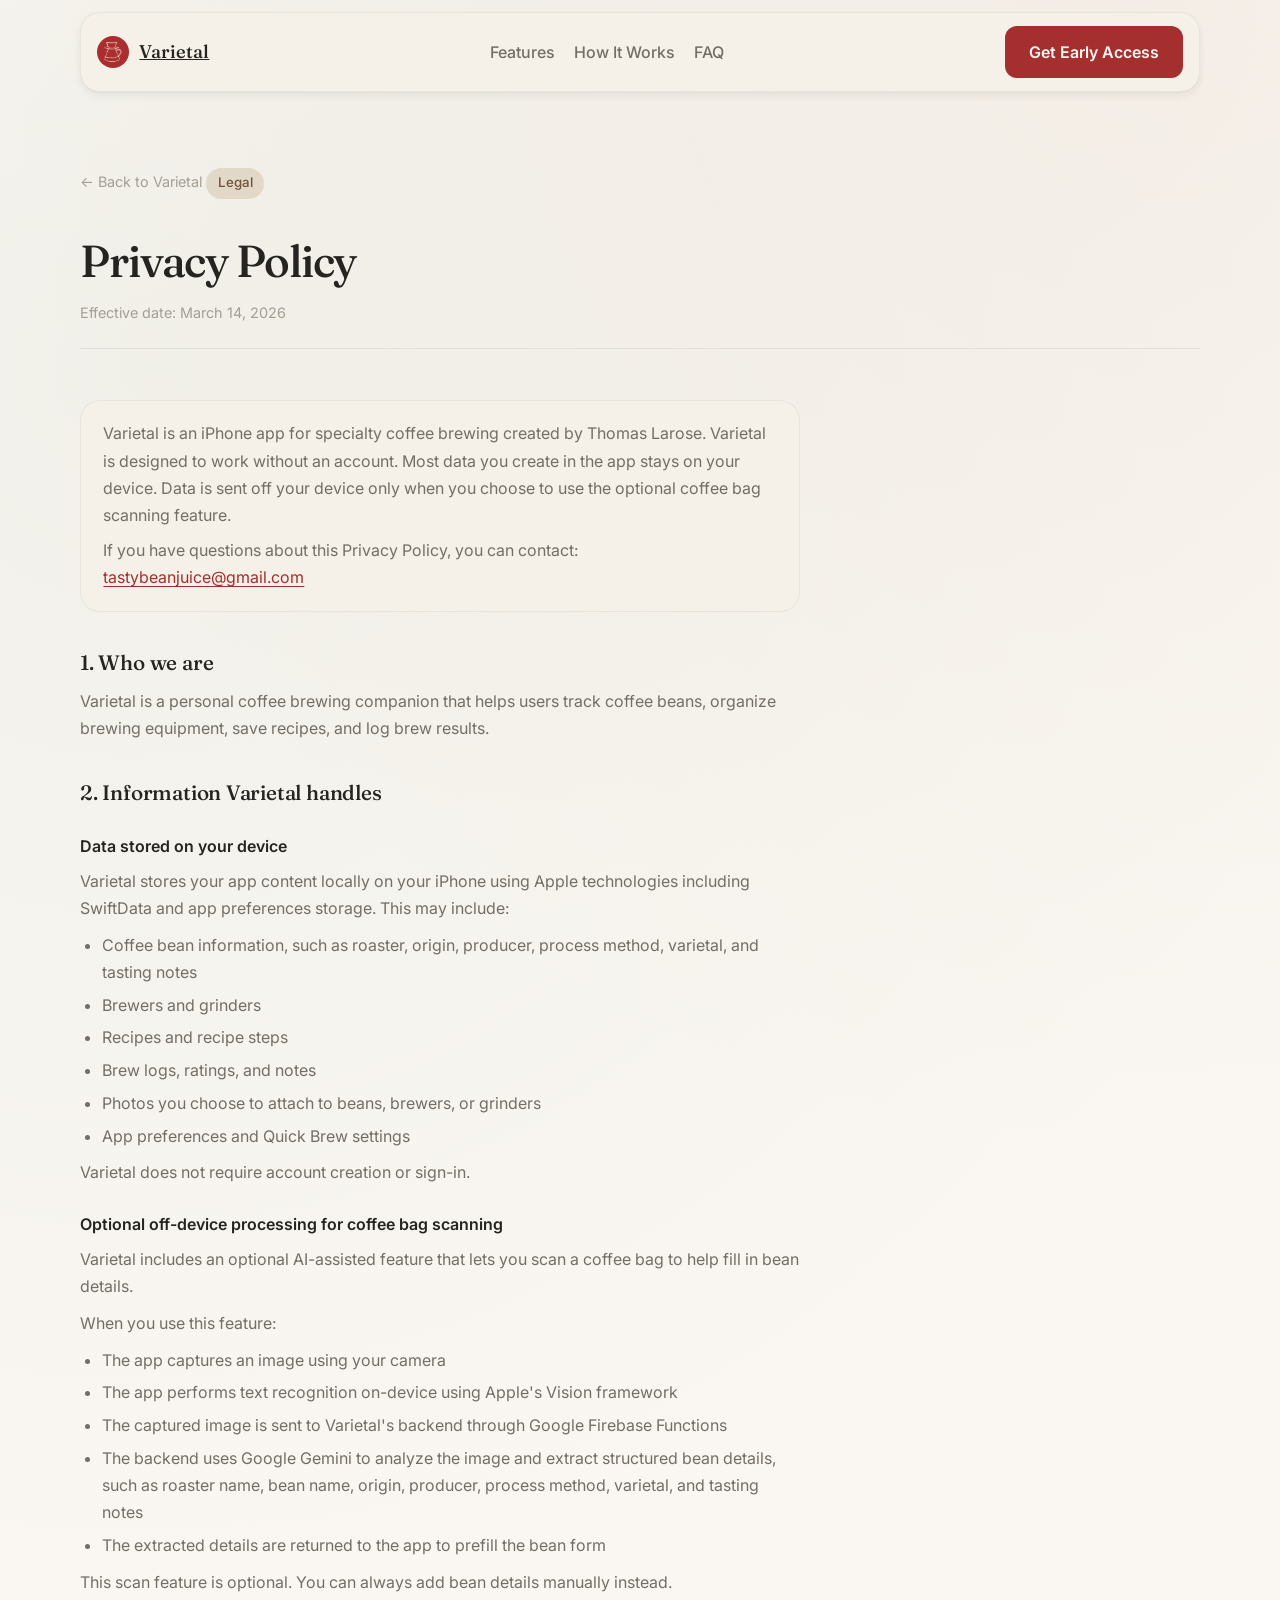
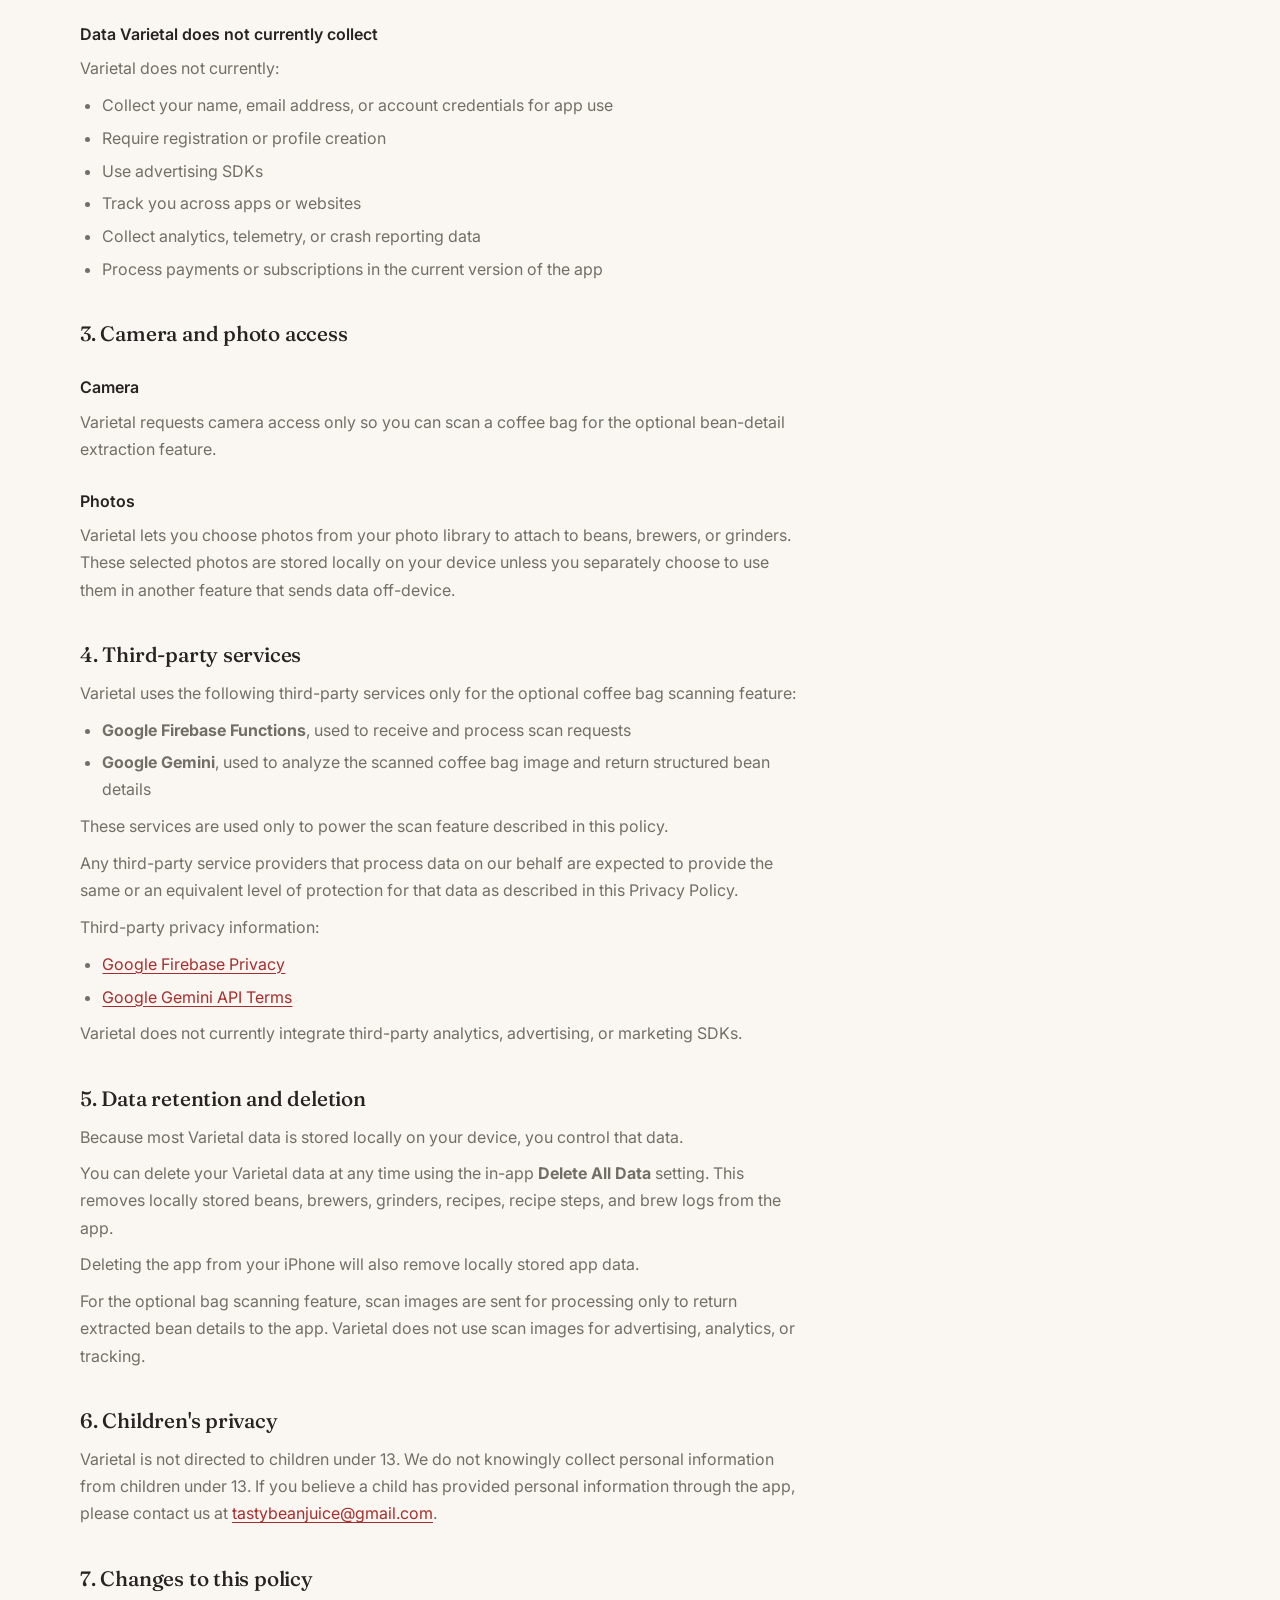
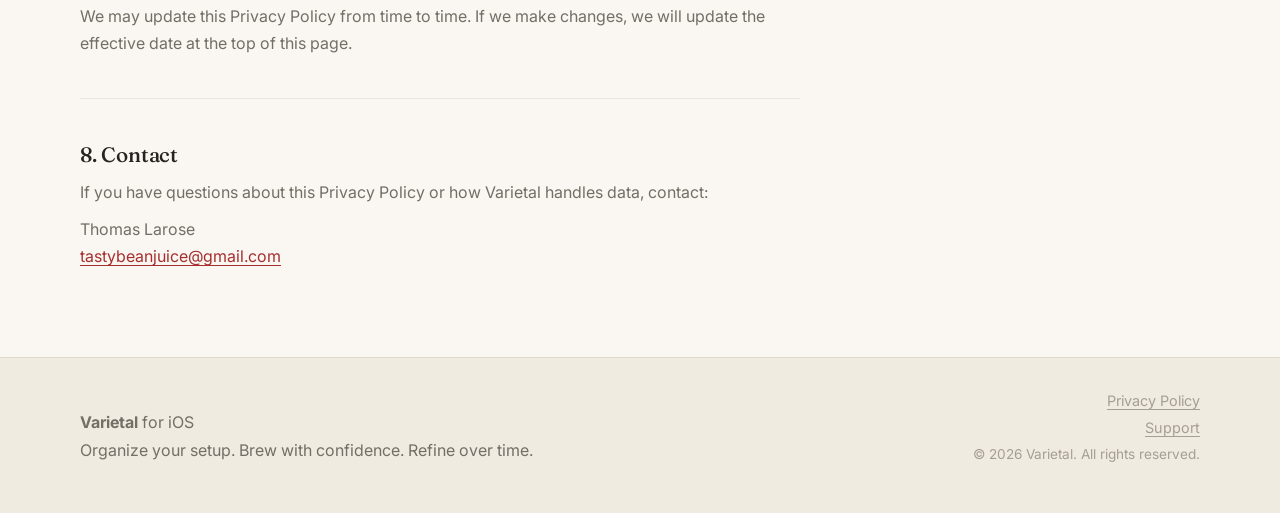
==== commit 34f38f09: "Fix privacy policy header, add support page - Restore brand image, nav, and CTA button on privacy po" ====
--- a/privacy-policy.html
+++ b/privacy-policy.html
@@ -120,17 +120,23 @@
 
     <header class="site-header" aria-label="Primary">
       <div class="container nav-shell card">
-        <a class="brand" href="index.html" aria-label="Varietal home">
-          <span class="brand-mark" aria-hidden="true">V</span>
+        <a class="brand" href="/" aria-label="Varietal home">
+          <img class="brand-mark" src="assets/brand-mark.jpg" alt="" aria-hidden="true" />
           <span class="brand-name">Varietal</span>
         </a>
+        <nav class="main-nav">
+          <a href="/#features">Features</a>
+          <a href="/#how-it-works">How It Works</a>
+          <a href="/#faq">FAQ</a>
+        </nav>
+        <a class="button button-primary" href="/#cta">Get Early Access</a>
       </div>
     </header>
 
     <main id="main-content">
       <div class="container">
         <div class="policy-header">
-          <a class="back-link" href="index.html">&#8592; Back to Varietal</a>
+          <a class="back-link" href="/">&#8592; Back to Varietal</a>
           <span class="pill pill-default">Legal</span>
           <h1>Privacy Policy</h1>
           <p class="effective-date">Effective date: March 14, 2026</p>
@@ -235,7 +241,8 @@
           <p>Organize your setup. Brew with confidence. Refine over time.</p>
         </div>
         <div class="footer-meta">
-          <a class="footer-link" href="privacy-policy.html">Privacy Policy</a>
+          <a class="footer-link" href="/privacy-policy">Privacy Policy</a>
+          <a class="footer-link" href="/support">Support</a>
           <small>© <span id="year"></span> Varietal. All rights reserved.</small>
         </div>
       </div>
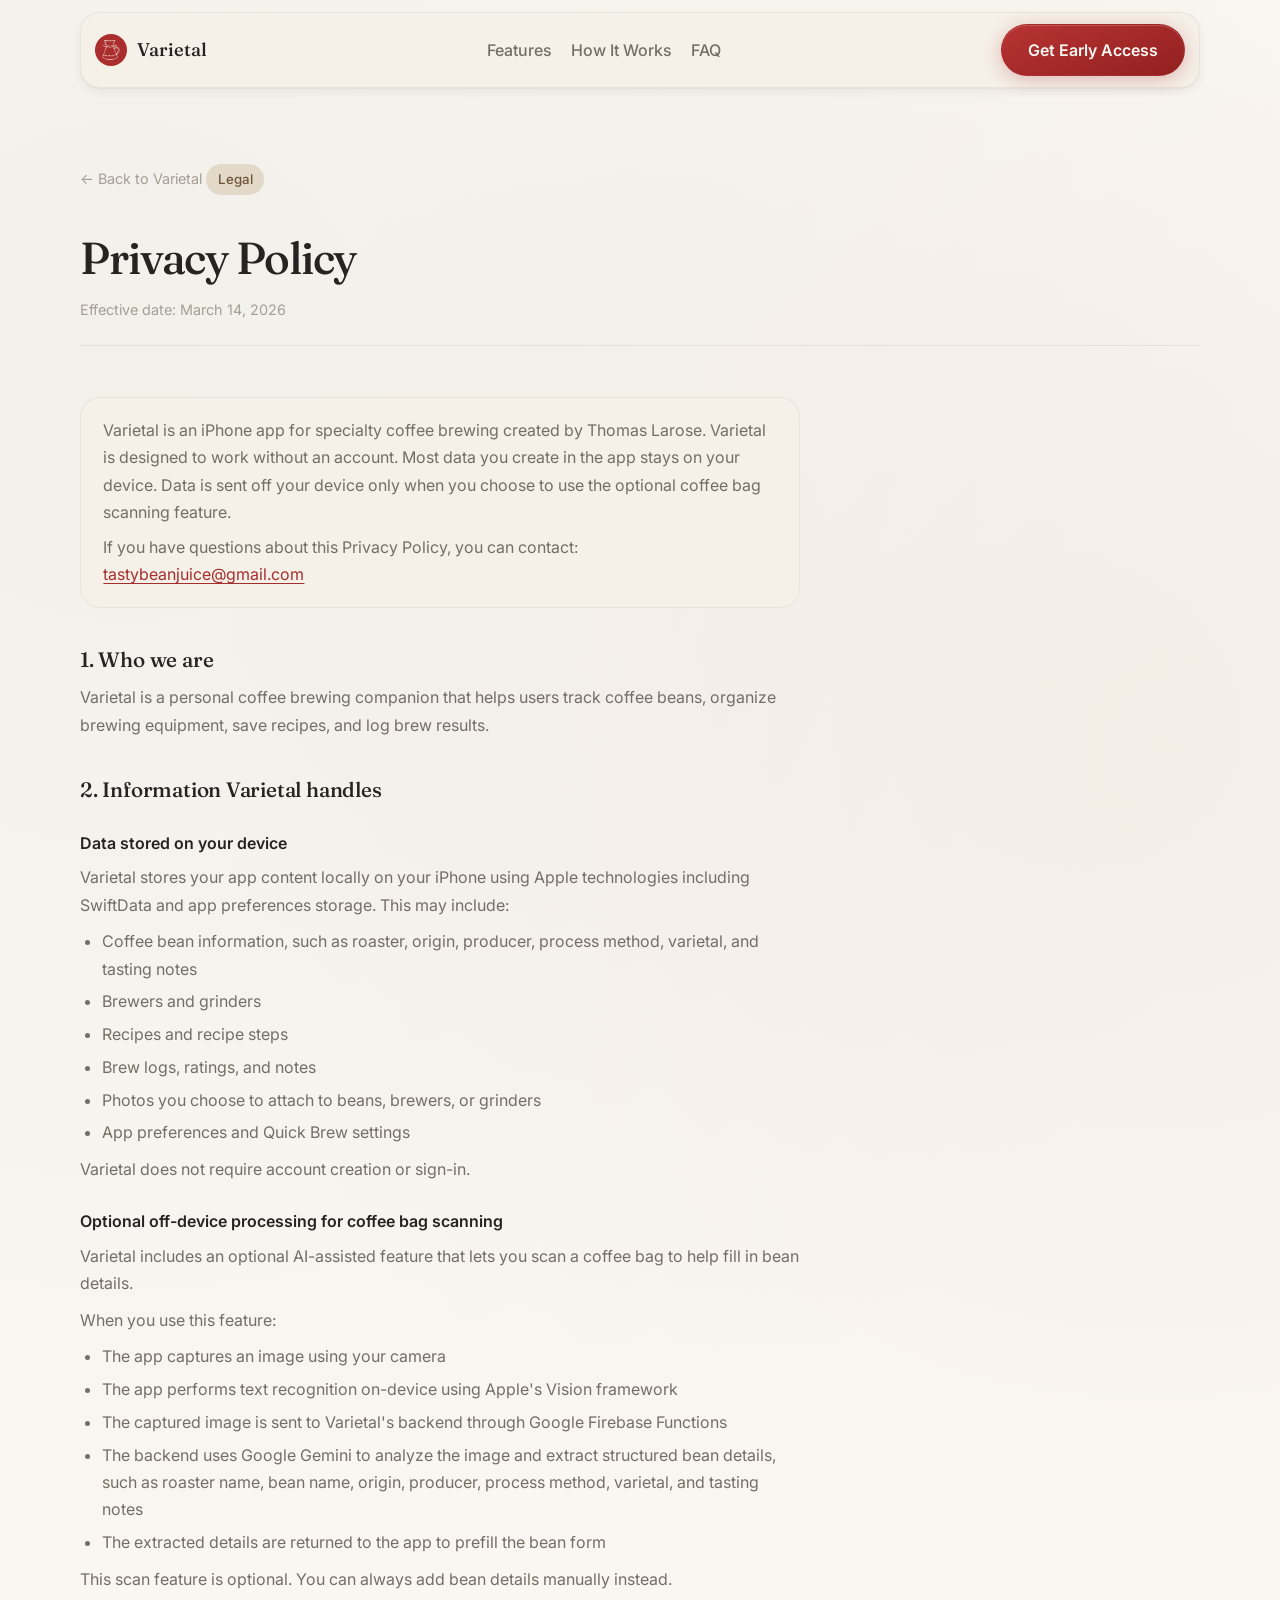
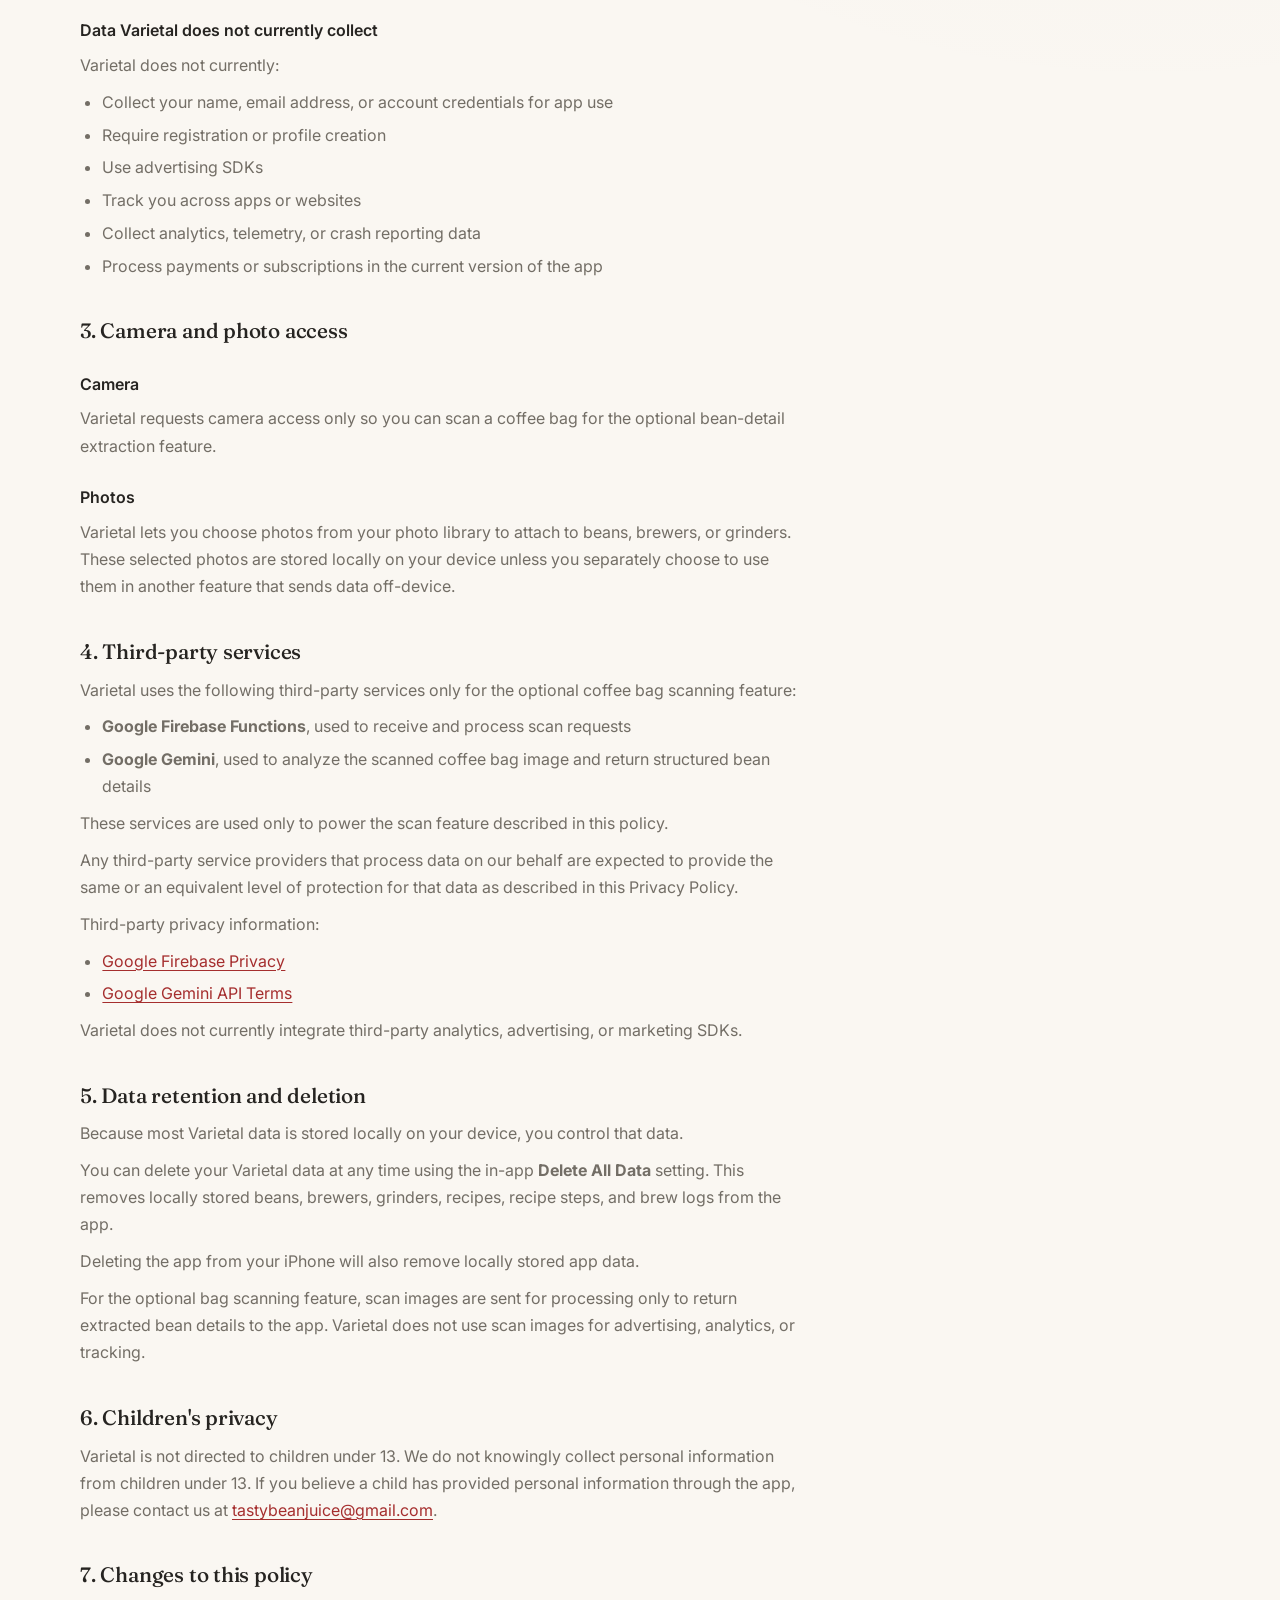
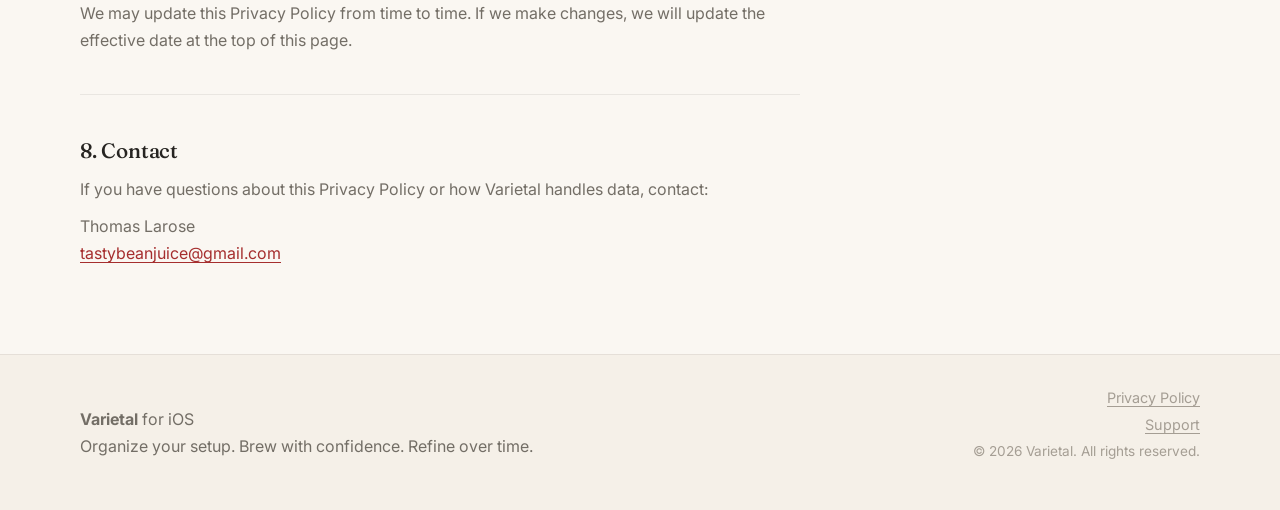
==== commit c0757852: "Add Vercel Analytics to all pages" ====
--- a/privacy-policy.html
+++ b/privacy-policy.html
@@ -252,5 +252,6 @@
       const year = document.getElementById("year");
       if (year) year.textContent = new Date().getFullYear();
     </script>
+    <script defer src="/_vercel/insights/script.js"></script>
   </body>
 </html>
--- a/styles.css
+++ b/styles.css
@@ -40,12 +40,16 @@
   scroll-behavior: smooth;
 }
 
+html {
+  background-color: var(--background);
+}
+
 body {
   margin: 0;
   font-family: var(--font-body);
   color: var(--textPrimary);
   background: radial-gradient(circle at 10% 10%, rgba(140, 158, 133, 0.08), transparent 35%),
-    radial-gradient(circle at 90% 0%, rgba(184, 133, 107, 0.08), transparent 30%), var(--background);
+    radial-gradient(circle at 90% 20%, rgba(184, 133, 107, 0.08), transparent 30%), var(--background);
   line-height: 1.5;
 }
 
@@ -85,7 +89,6 @@
 
 .secondary-surface {
   position: relative;
-  background: var(--groupedBackground);
 }
 
 .secondary-surface section {
@@ -117,6 +120,11 @@
   z-index: 40;
   padding: 0.75rem 0;
   background: transparent;
+  transition: transform 320ms ease;
+}
+
+.site-header.header-hidden {
+  transform: translateY(-110%);
 }
 
 .nav-shell {
@@ -124,16 +132,21 @@
   align-items: center;
   justify-content: space-between;
   gap: 1rem;
-  padding: 0.8rem 1rem;
-  background: rgba(245, 240, 232, 0.92);
-  backdrop-filter: blur(10px);
-  -webkit-backdrop-filter: blur(10px);
+  padding: 0.7rem 0.85rem;
+  background: rgba(250, 247, 242, 0.6);
+  backdrop-filter: blur(32px) saturate(160%);
+  -webkit-backdrop-filter: blur(32px) saturate(160%);
+  border: 1px solid rgba(255, 255, 255, 0.7);
+  box-shadow: 0 2px 24px rgba(38, 36, 33, 0.07), 0 1px 3px rgba(38, 36, 33, 0.04), inset 0 1px 0 rgba(255, 255, 255, 0.9);
 }
 
 .brand {
   display: inline-flex;
   align-items: center;
   gap: 0.65rem;
+  text-decoration: none;
+  color: inherit;
+  flex-shrink: 0;
 }
 
 .brand-mark {
@@ -150,6 +163,12 @@
   font-size: 1.15rem;
 }
 
+.nav-end {
+  display: flex;
+  align-items: center;
+  gap: 1rem;
+}
+
 .main-nav {
   display: inline-flex;
   gap: 1.2rem;
@@ -234,7 +253,7 @@
 
 .app-screenshot {
   display: block;
-  width: min(340px, 100%);
+  width: min(300px, 100%);
   height: auto;
   margin: 0 auto;
   border-radius: 44px;
@@ -242,6 +261,100 @@
   user-select: none;
   pointer-events: none;
 }
+
+/* ── Alternating feature rows ───────────────────────────── */
+
+.features-section {
+  padding: clamp(2rem, 4vw, 3rem) 0 clamp(3rem, 6vw, 5rem);
+}
+
+/* Centered intro block */
+.features-intro {
+  text-align: center;
+  max-width: 600px;
+  margin: 0 auto clamp(4rem, 8vw, 6rem);
+  display: flex;
+  flex-direction: column;
+  align-items: center;
+  gap: 0;
+}
+
+.features-intro h1 {
+  margin: 0.75rem 0 0;
+  font-family: var(--font-heading);
+  font-size: clamp(2.4rem, 5vw, 3.8rem);
+  font-weight: 500;
+  letter-spacing: -0.03em;
+  line-height: 1.1;
+}
+
+.features-intro p {
+  margin: 0.9rem 0 0;
+  color: var(--textSecondary);
+  font-size: 1.06rem;
+  line-height: 1.6;
+  max-width: 48ch;
+}
+
+.features-intro .button {
+  margin-top: 1.5rem;
+}
+
+/* Row container */
+.feature-rows {
+  display: flex;
+  flex-direction: column;
+}
+
+/* Each row */
+.feature-row {
+  display: grid;
+  grid-template-columns: 1fr 1fr;
+  gap: clamp(2.5rem, 5vw, 5rem);
+  align-items: center;
+  padding: clamp(2.5rem, 5vw, 4rem) 0;
+}
+
+/* Alternate: even rows flip image to the left */
+.feature-row:nth-child(even) .feature-visual {
+  order: -1;
+}
+
+/* Copy */
+.feature-copy h2 {
+  margin: 0.65rem 0 0;
+  font-family: var(--font-heading);
+  font-size: clamp(1.5rem, 2.8vw, 2rem);
+  font-weight: 500;
+  letter-spacing: -0.02em;
+  line-height: 1.2;
+}
+
+.feature-copy p {
+  margin: 0.65rem 0 0;
+  color: var(--textSecondary);
+  font-size: 1rem;
+  line-height: 1.65;
+  max-width: 40ch;
+}
+
+/* Visual */
+.feature-visual {
+  display: flex;
+  justify-content: center;
+}
+
+.feature-visual img {
+  display: block;
+  width: min(280px, 100%);
+  height: auto;
+  border-radius: 40px;
+  box-shadow: 0 24px 64px rgba(38, 36, 33, 0.18), 0 4px 14px rgba(38, 36, 33, 0.07);
+  user-select: none;
+  pointer-events: none;
+}
+
+/* ─────────────────────────────────────────────────────── */
 
 .card-grid {
   display: grid;
@@ -382,7 +495,7 @@
 
 .site-footer {
   padding: 2rem 0 3rem;
-  background: var(--groupedBackground);
+  background: var(--cardBackground);
   border-top: 1px solid rgba(38, 36, 33, 0.08);
 }
 
@@ -438,35 +551,42 @@
   display: inline-flex;
   align-items: center;
   justify-content: center;
-  transition: transform 150ms ease-in-out, background-color 150ms ease-in-out, color 150ms ease-in-out,
-    border-color 150ms ease-in-out;
+  transition: transform 180ms ease, box-shadow 180ms ease, background-color 180ms ease, opacity 180ms ease;
 }
 
 .button-primary {
-  background: var(--primaryAction);
+  background: linear-gradient(160deg, #b83333 0%, #922020 100%);
   color: var(--background);
-  border-radius: var(--radius-button);
-  padding: 14px 24px;
+  border-radius: 999px;
+  padding: 13px 26px;
+  border: 1px solid rgba(165, 46, 46, 0.4);
+  box-shadow: 0 4px 18px rgba(165, 46, 46, 0.28), inset 0 1px 0 rgba(255, 255, 255, 0.18);
 }
 
 .button-primary:hover {
-  background: #8f2626;
+  background: linear-gradient(160deg, #c23636 0%, #9e2424 100%);
+  box-shadow: 0 6px 24px rgba(165, 46, 46, 0.38), inset 0 1px 0 rgba(255, 255, 255, 0.18);
 }
 
 .button-primary:active {
   transform: scale(0.97);
+  box-shadow: 0 2px 10px rgba(165, 46, 46, 0.25), inset 0 1px 0 rgba(255, 255, 255, 0.18);
 }
 
 .button-secondary {
-  color: var(--secondaryAction);
-  border: 1.5px solid rgba(71, 89, 107, 0.3);
-  border-radius: var(--radius-button-secondary);
-  padding: 12px 20px;
-  background: transparent;
+  color: var(--textPrimary);
+  border-radius: 999px;
+  padding: 12px 22px;
+  background: rgba(255, 255, 255, 0.45);
+  border: 1px solid rgba(255, 255, 255, 0.75);
+  backdrop-filter: blur(12px) saturate(140%);
+  -webkit-backdrop-filter: blur(12px) saturate(140%);
+  box-shadow: 0 2px 12px rgba(38, 36, 33, 0.07), inset 0 1px 0 rgba(255, 255, 255, 0.9);
 }
 
 .button-secondary:hover {
-  background: rgba(71, 89, 107, 0.08);
+  background: rgba(255, 255, 255, 0.65);
+  box-shadow: 0 4px 16px rgba(38, 36, 33, 0.1), inset 0 1px 0 rgba(255, 255, 255, 0.9);
 }
 
 .pill {
@@ -500,6 +620,175 @@
 .pill-slate {
   background: rgba(71, 89, 107, 0.12);
   color: var(--secondaryAction);
+}
+
+.link-arrow {
+  display: inline-flex;
+  align-items: center;
+  gap: 0.35rem;
+  margin-top: 1rem;
+  font-weight: 500;
+  font-size: 0.95rem;
+  color: var(--primaryAction);
+  text-decoration: none;
+}
+
+.link-arrow::after {
+  content: '→';
+  transition: transform 200ms ease;
+}
+
+.link-arrow:hover::after {
+  transform: translateX(3px);
+}
+
+/* ── Recipes page ─────────────────────────────────────────── */
+
+.recipes-intro {
+  max-width: 680px;
+}
+
+.recipes-intro h1 {
+  margin: 0.75rem 0 1rem;
+  font-family: var(--font-heading);
+  font-size: clamp(2.2rem, 5vw, 3.4rem);
+  font-weight: 500;
+  letter-spacing: -0.03em;
+  line-height: 1.1;
+}
+
+.recipes-intro p {
+  margin: 0;
+  color: var(--textSecondary);
+  font-size: 1.06rem;
+  line-height: 1.65;
+  max-width: 58ch;
+}
+
+.recipes-list {
+  padding-top: 0;
+}
+
+.recipe-grid {
+  display: flex;
+  flex-direction: column;
+  gap: 1.25rem;
+}
+
+.recipe-card {
+  display: grid;
+  grid-template-columns: 1fr 1fr;
+  gap: clamp(2rem, 4vw, 4rem);
+  padding: clamp(1.5rem, 3vw, 2.25rem);
+  align-items: start;
+}
+
+.recipe-card-meta h2 {
+  margin: 0.6rem 0 0;
+  font-family: var(--font-heading);
+  font-size: clamp(1.3rem, 2.5vw, 1.65rem);
+  font-weight: 500;
+  letter-spacing: -0.02em;
+  line-height: 1.2;
+}
+
+.recipe-description {
+  margin: 0.6rem 0 0;
+  color: var(--textSecondary);
+  font-size: 0.96rem;
+  line-height: 1.65;
+}
+
+.recipe-specs {
+  display: flex;
+  flex-wrap: wrap;
+  gap: 0.4rem;
+  margin-top: 1.1rem;
+}
+
+.spec-chip {
+  font-family: var(--font-data);
+  font-size: 0.78rem;
+  font-weight: 500;
+  background: rgba(38, 36, 33, 0.06);
+  color: var(--textSecondary);
+  padding: 0.3rem 0.6rem;
+  border-radius: 6px;
+  border: 1px solid rgba(38, 36, 33, 0.07);
+}
+
+.recipe-steps-col {
+  border-left: 1px solid rgba(38, 36, 33, 0.08);
+  padding-left: clamp(1.5rem, 3vw, 2.5rem);
+}
+
+.recipe-steps-label {
+  margin: 0 0 0.85rem;
+  font-size: 0.75rem;
+  font-weight: 600;
+  letter-spacing: 0.07em;
+  text-transform: uppercase;
+  color: var(--textTertiary);
+}
+
+.recipe-steps {
+  margin: 0;
+  padding: 0;
+  list-style: none;
+  display: flex;
+  flex-direction: column;
+  gap: 0.55rem;
+  counter-reset: steps;
+}
+
+.recipe-steps li {
+  position: relative;
+  padding-left: 2.25rem;
+  font-size: 0.93rem;
+  color: var(--textSecondary);
+  line-height: 1.55;
+  counter-increment: steps;
+}
+
+.recipe-steps li::before {
+  content: counter(steps);
+  position: absolute;
+  left: 0;
+  top: 0.1em;
+  font-family: var(--font-data);
+  font-size: 0.78rem;
+  font-weight: 500;
+  color: var(--textTertiary);
+  background: rgba(38, 36, 33, 0.06);
+  width: 1.5rem;
+  height: 1.5rem;
+  border-radius: 50%;
+  display: flex;
+  align-items: center;
+  justify-content: center;
+}
+
+.recipe-steps code {
+  font-family: var(--font-data);
+  font-size: 0.85em;
+  background: rgba(38, 36, 33, 0.06);
+  padding: 0.1em 0.35em;
+  border-radius: 4px;
+  color: var(--textPrimary);
+}
+
+@media (max-width: 720px) {
+  .recipe-card {
+    grid-template-columns: 1fr;
+    gap: 1.5rem;
+  }
+
+  .recipe-steps-col {
+    border-left: none;
+    border-top: 1px solid rgba(38, 36, 33, 0.08);
+    padding-left: 0;
+    padding-top: 1.25rem;
+  }
 }
 
 .animate-on-load {
@@ -556,12 +845,39 @@
 
 }
 
+@media (max-width: 768px) {
+  /* Stack each row: copy on top, image below */
+  .feature-row {
+    grid-template-columns: 1fr;
+    padding: clamp(2rem, 6vw, 3rem) 0;
+    gap: 1.5rem;
+  }
+
+  /* Reset any desktop order overrides — natural DOM order (copy → image) */
+  .feature-visual,
+  .feature-row:nth-child(even) .feature-visual {
+    order: 0;
+  }
+
+  .feature-visual img {
+    width: min(240px, 75%);
+    border-radius: 34px;
+  }
+
+  .feature-copy p {
+    max-width: 100%;
+  }
+
+  .features-intro h1 {
+    font-size: clamp(2rem, 8vw, 2.8rem);
+  }
+}
+
 @media (max-width: 680px) {
   .nav-shell {
     flex-wrap: wrap;
   }
 
-  .hero-metrics,
   .card-grid,
   .steps {
     grid-template-columns: 1fr;
@@ -590,10 +906,37 @@
     min-width: 100%;
   }
 
-  .button-primary,
-  .button-secondary {
+  /* Full-width buttons in hero and CTA sections only — not the nav */
+  .hero-actions .button-primary,
+  .hero-actions .button-secondary,
+  .cta-form .button-primary {
     width: 100%;
   }
+
+  /* Single-row nav on mobile: hide links, keep brand + button */
+  .main-nav {
+    display: none;
+  }
+
+  /* Hide hero pill, feature row pills, and CTA buttons on mobile */
+  .hero-copy .pill,
+  .feature-copy .pill,
+  .hero-actions {
+    display: none;
+  }
+
+  /* Compact nav button on mobile */
+  .site-header .button-primary {
+    padding: 9px 16px;
+    font-size: 0.875rem;
+    flex-shrink: 0;
+  }
+
+  /* Constrain hero screenshot to match feature image sizing */
+  .app-screenshot {
+    width: min(240px, 75%);
+  }
+
 
 }
 
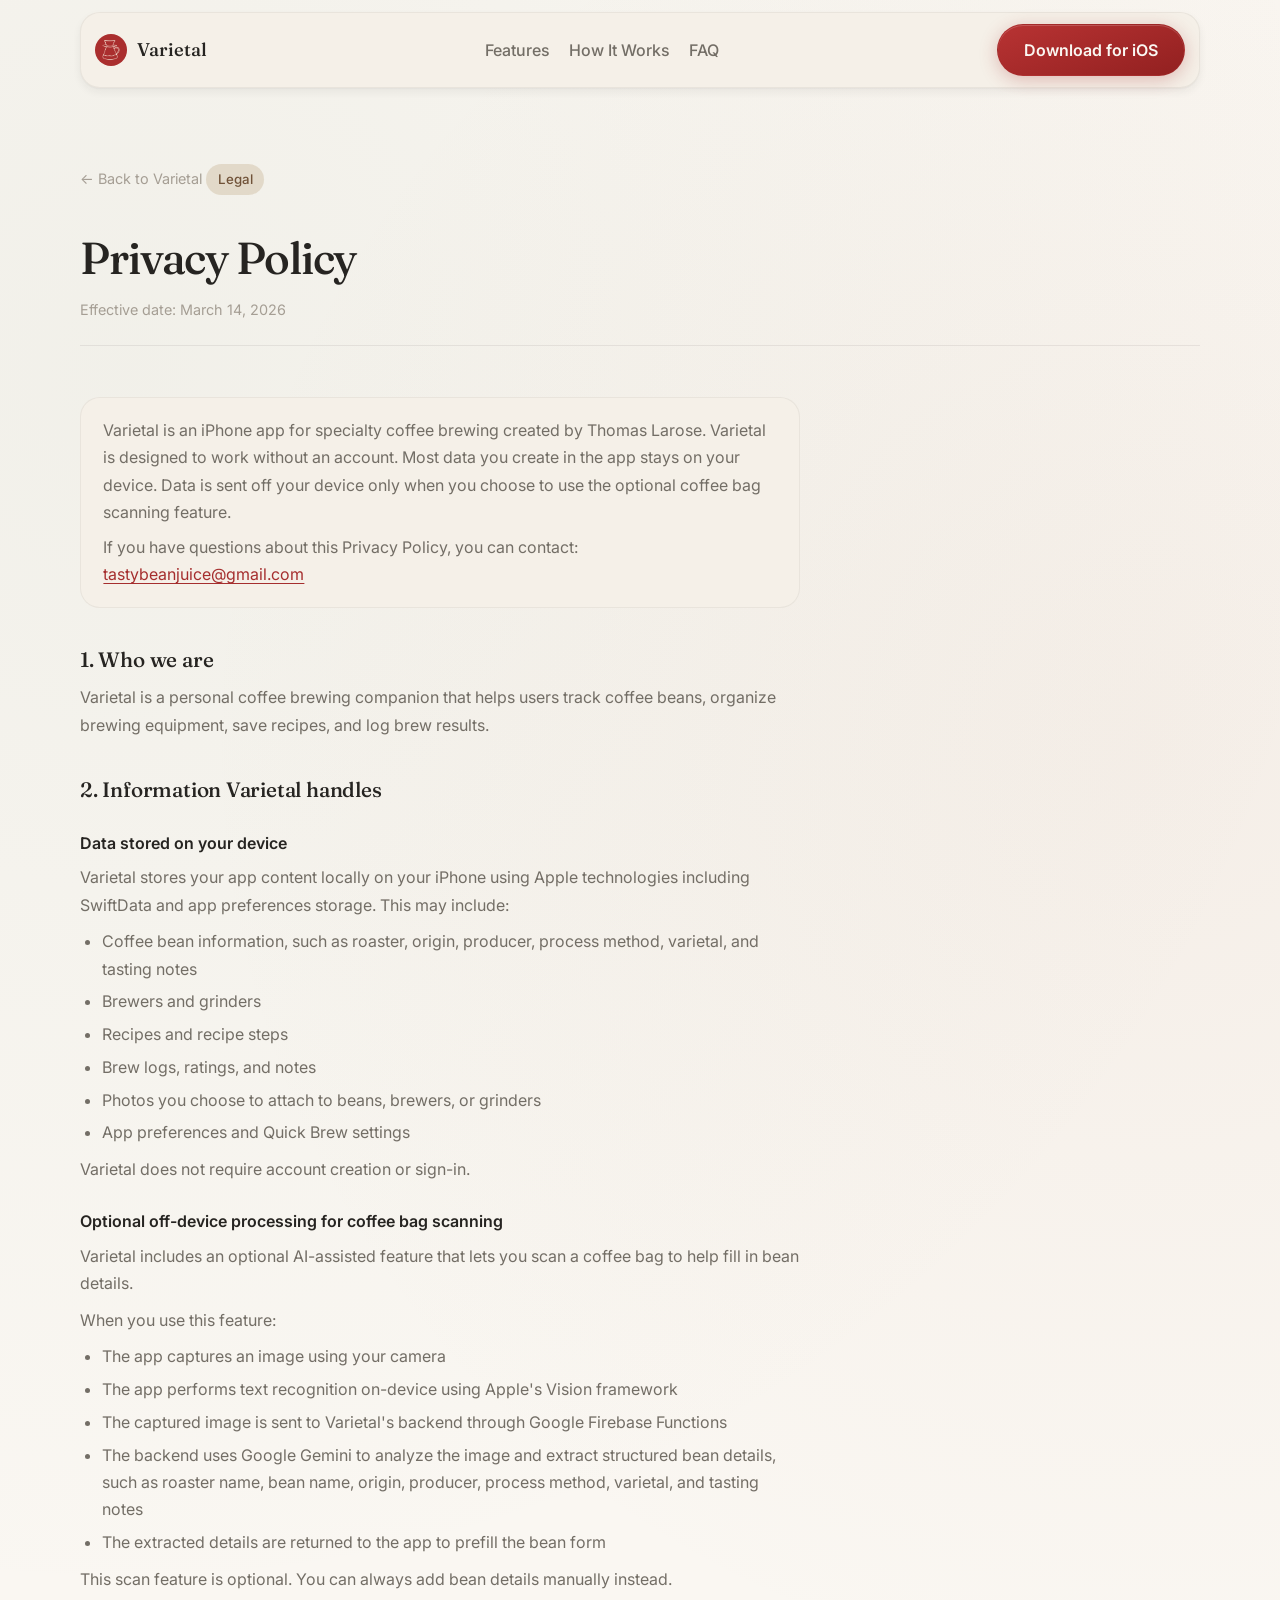
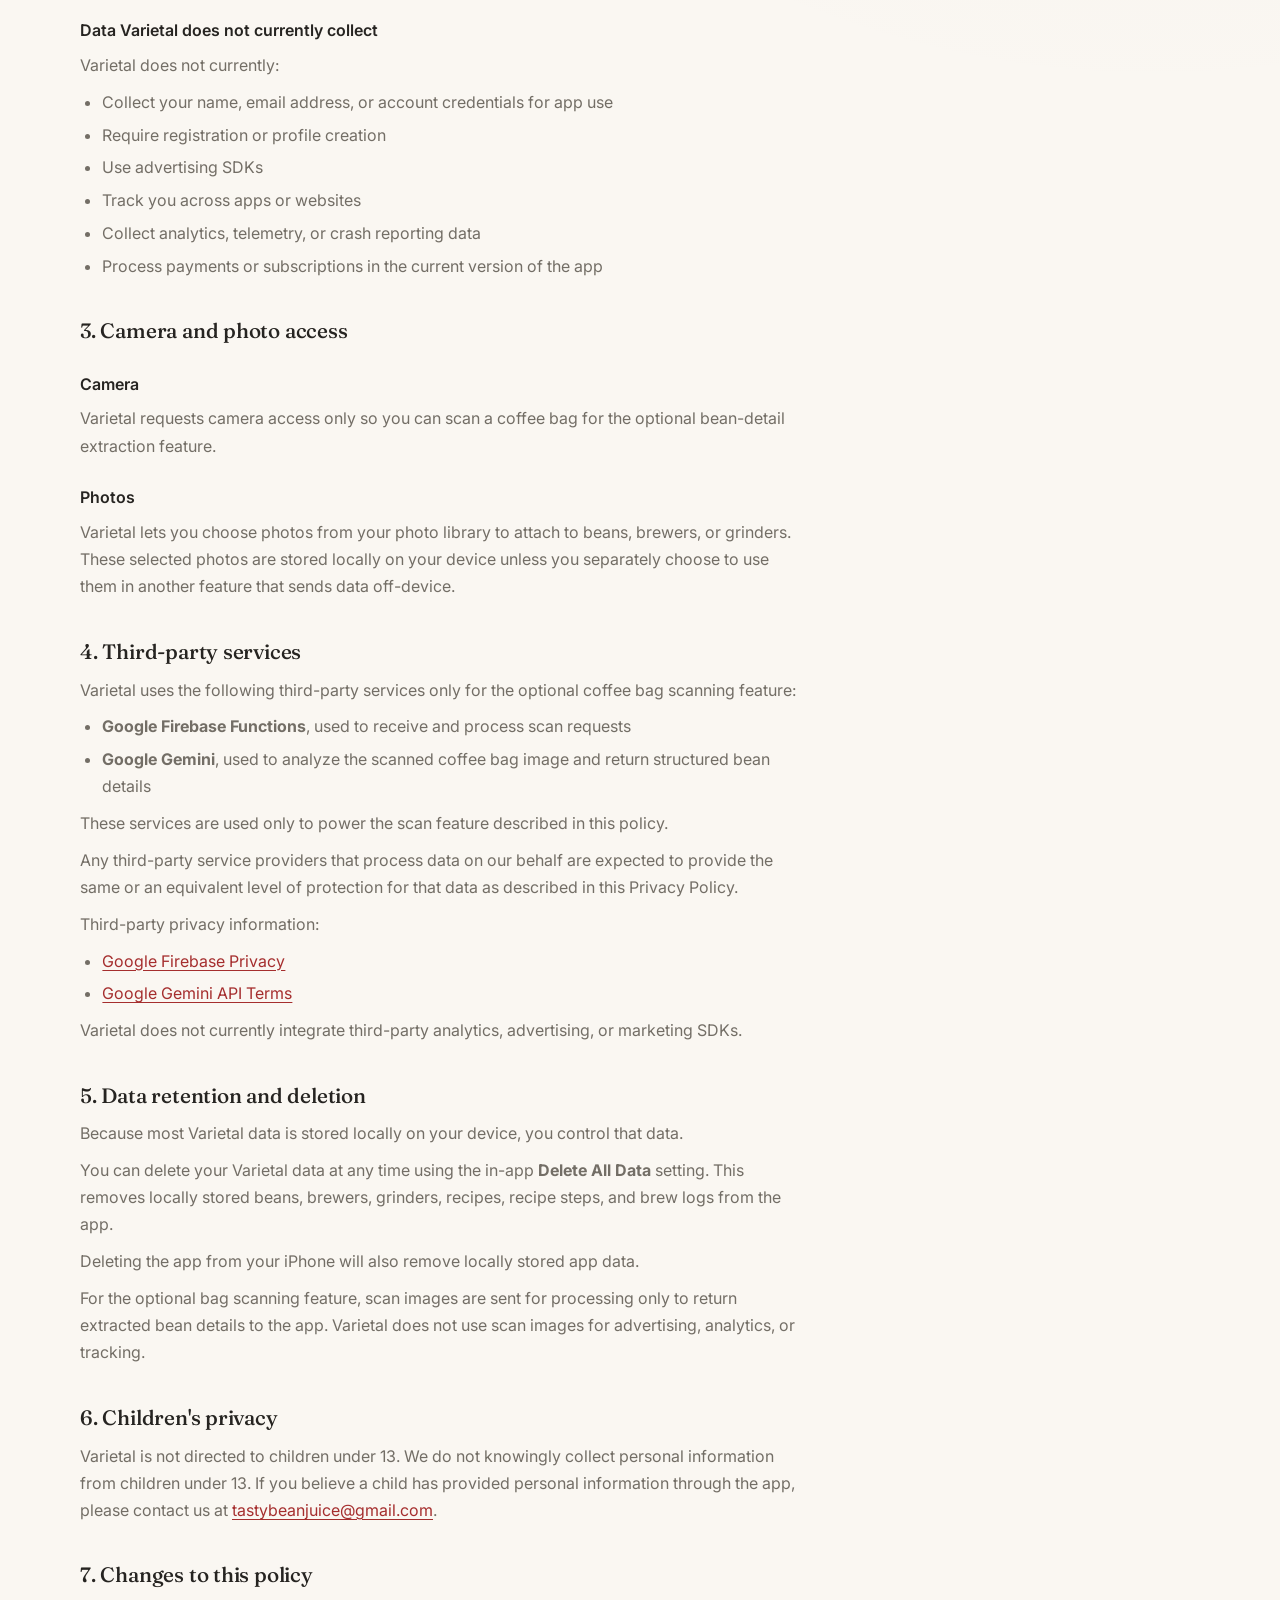
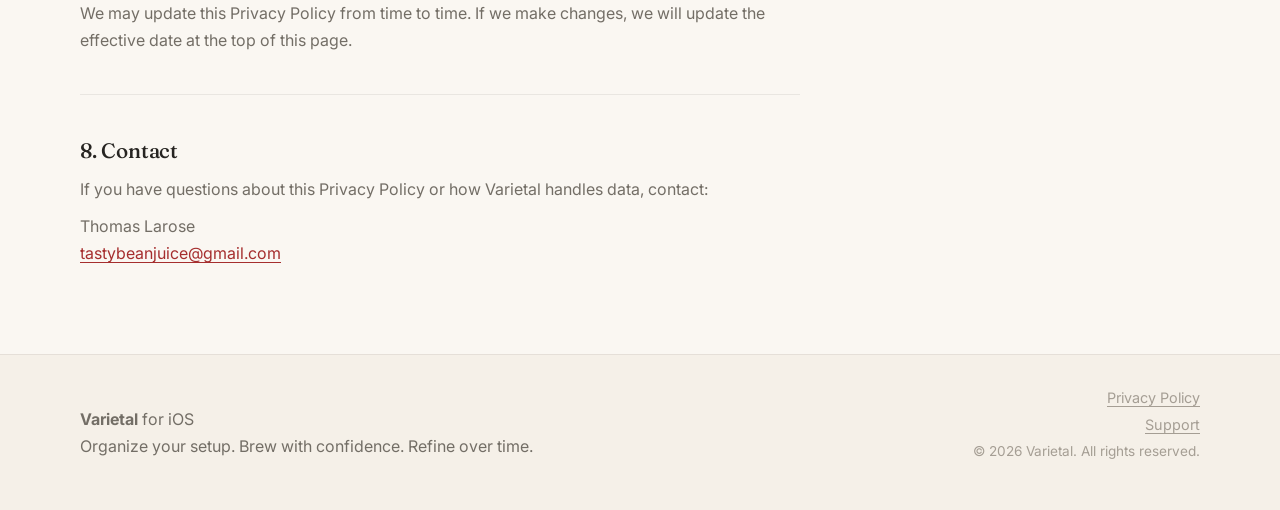
==== commit d72f8629: "Replace early access CTAs with App Store download link Co-Authored-By: Claude Opus 4.6 <noreply@anth" ====
--- a/privacy-policy.html
+++ b/privacy-policy.html
@@ -129,7 +129,7 @@
           <a href="/#how-it-works">How It Works</a>
           <a href="/#faq">FAQ</a>
         </nav>
-        <a class="button button-primary" href="/#cta">Get Early Access</a>
+        <a class="button button-primary" href="https://apps.apple.com/ca/app/varietal/id6757376629" target="_blank" rel="noopener">Download for iOS</a>
       </div>
     </header>
 
